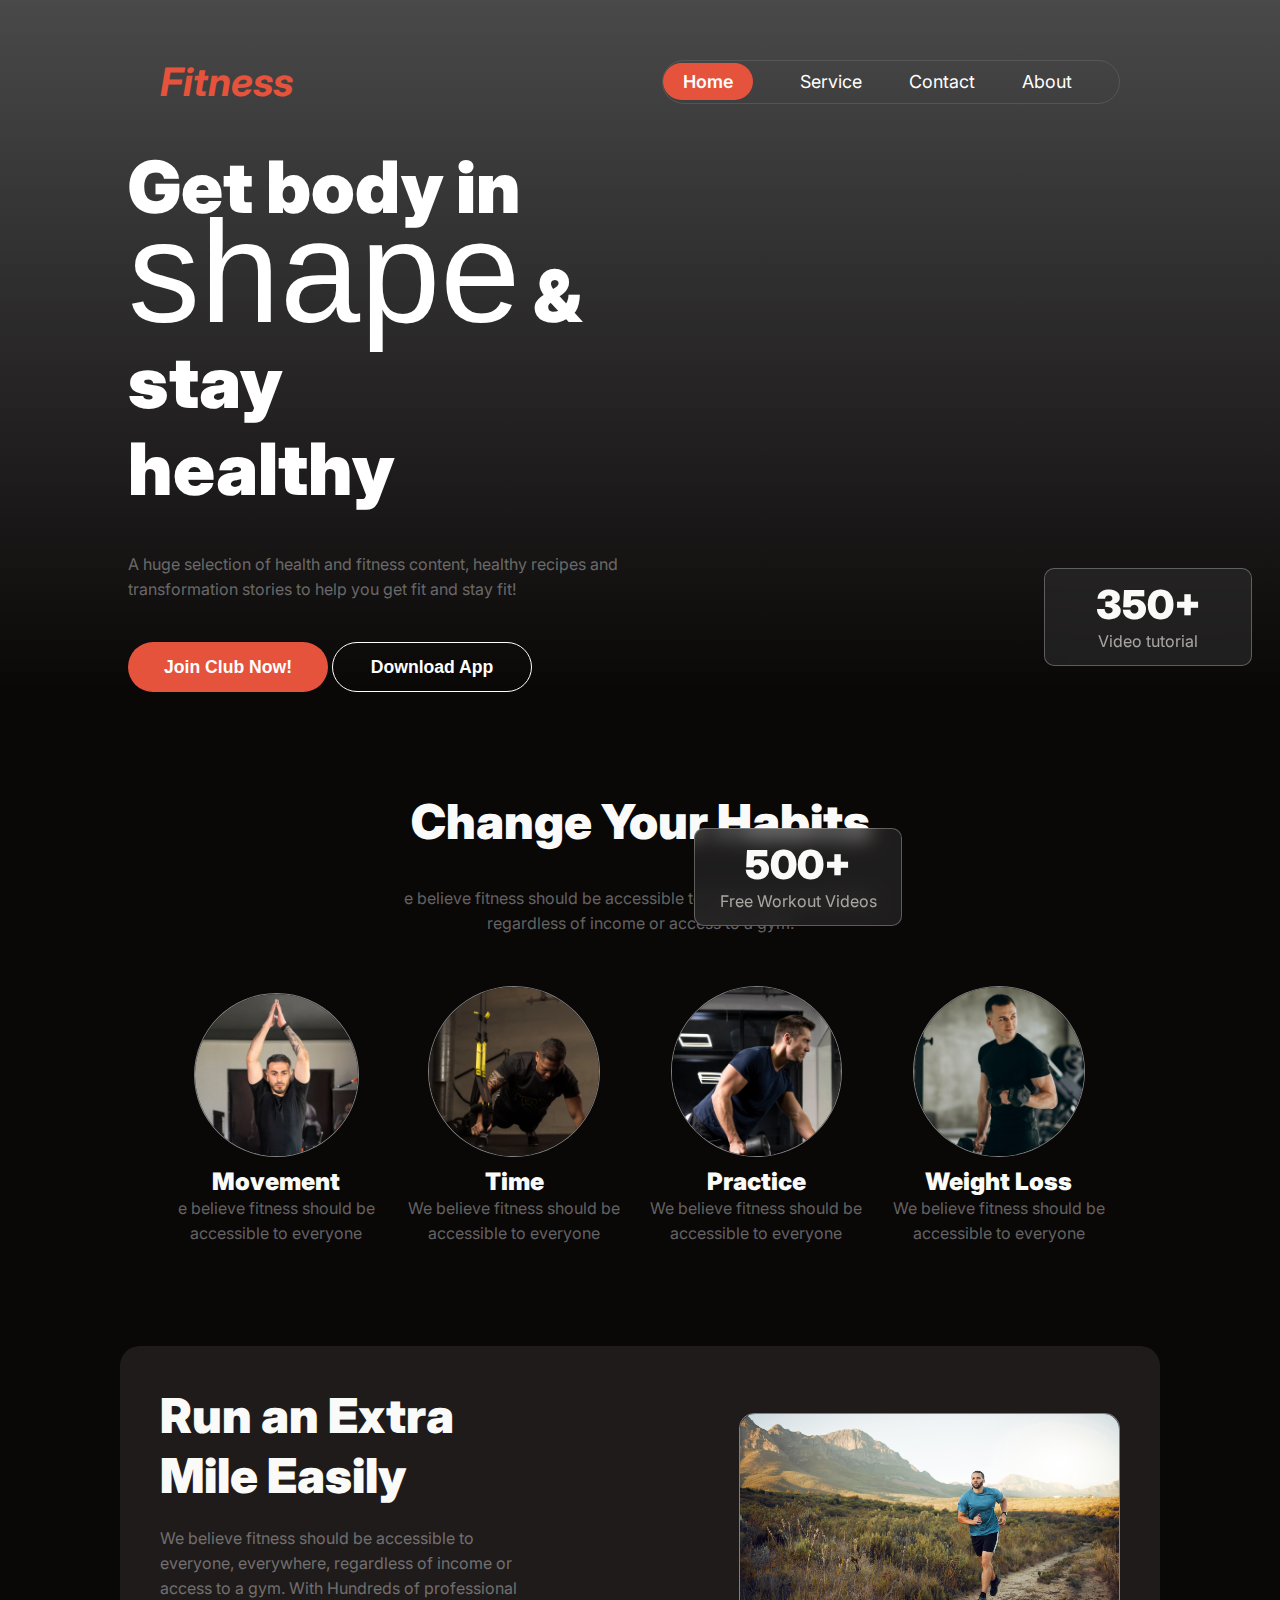
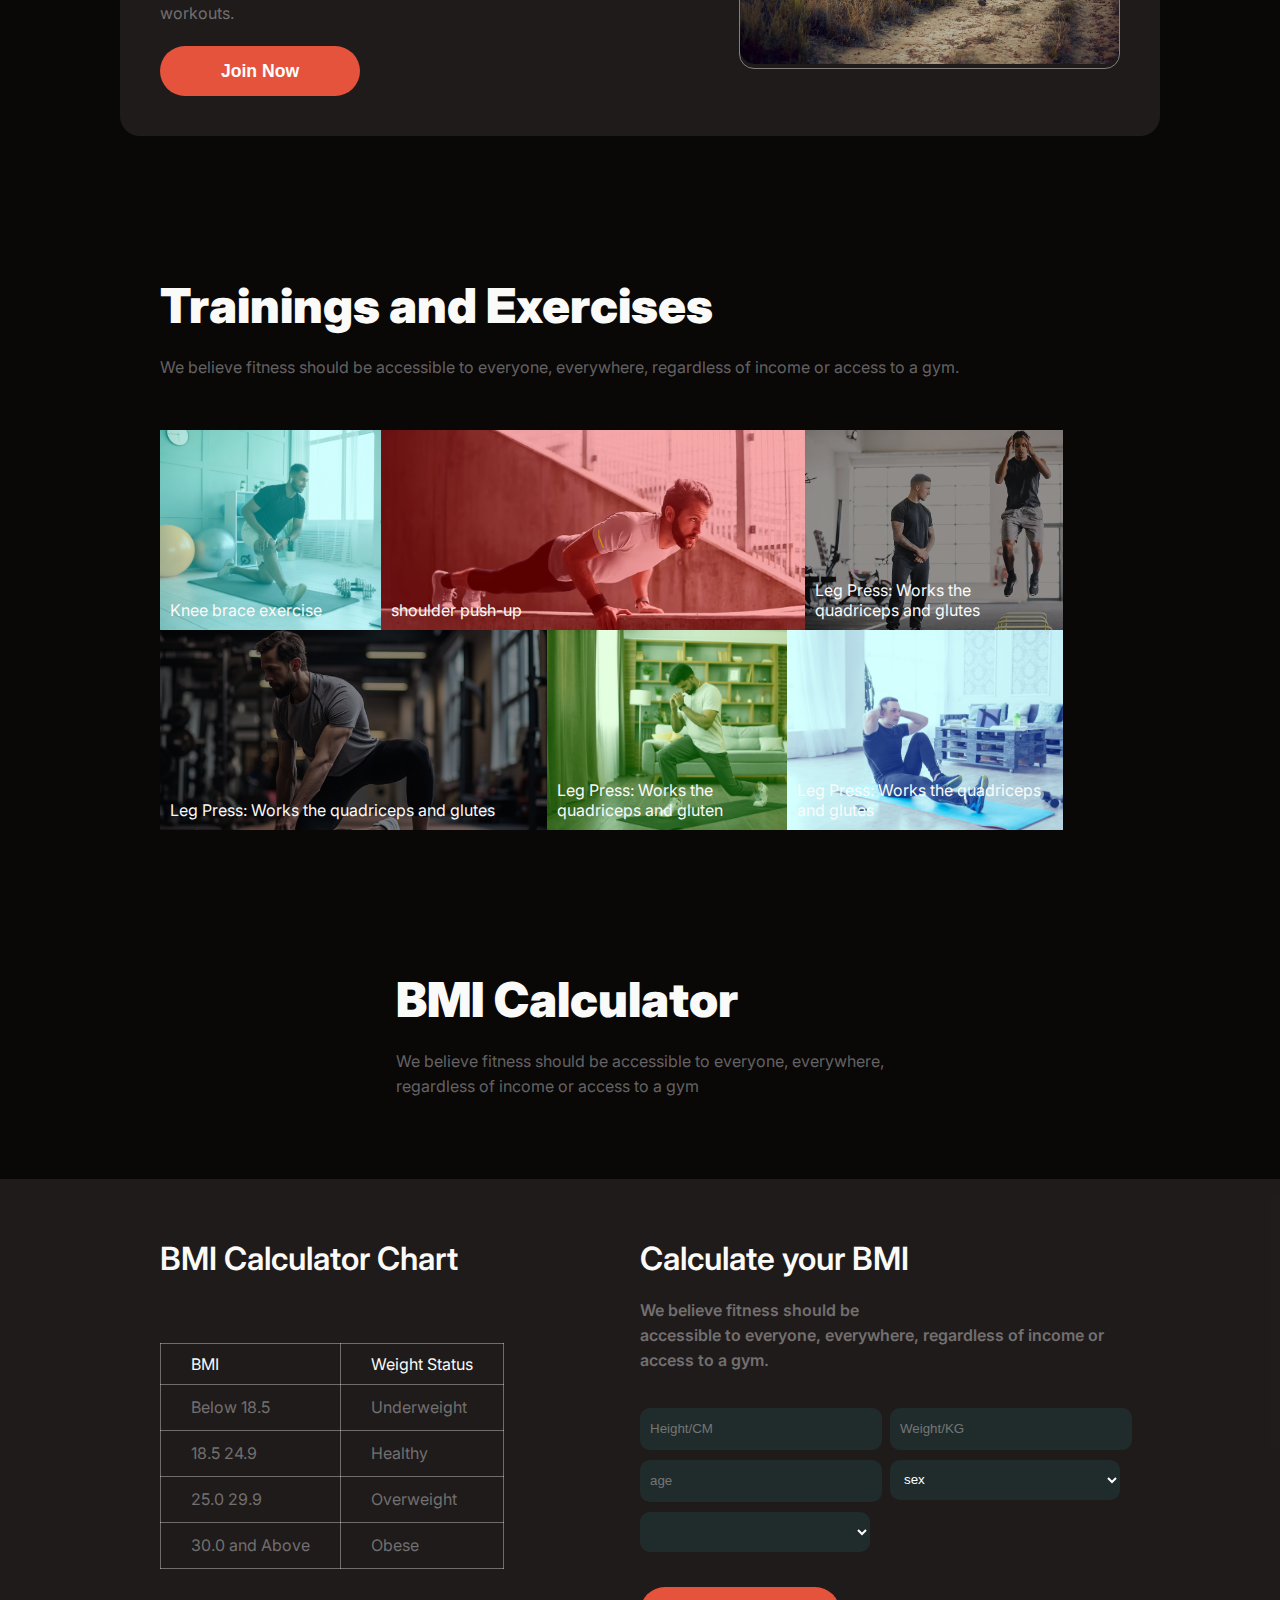
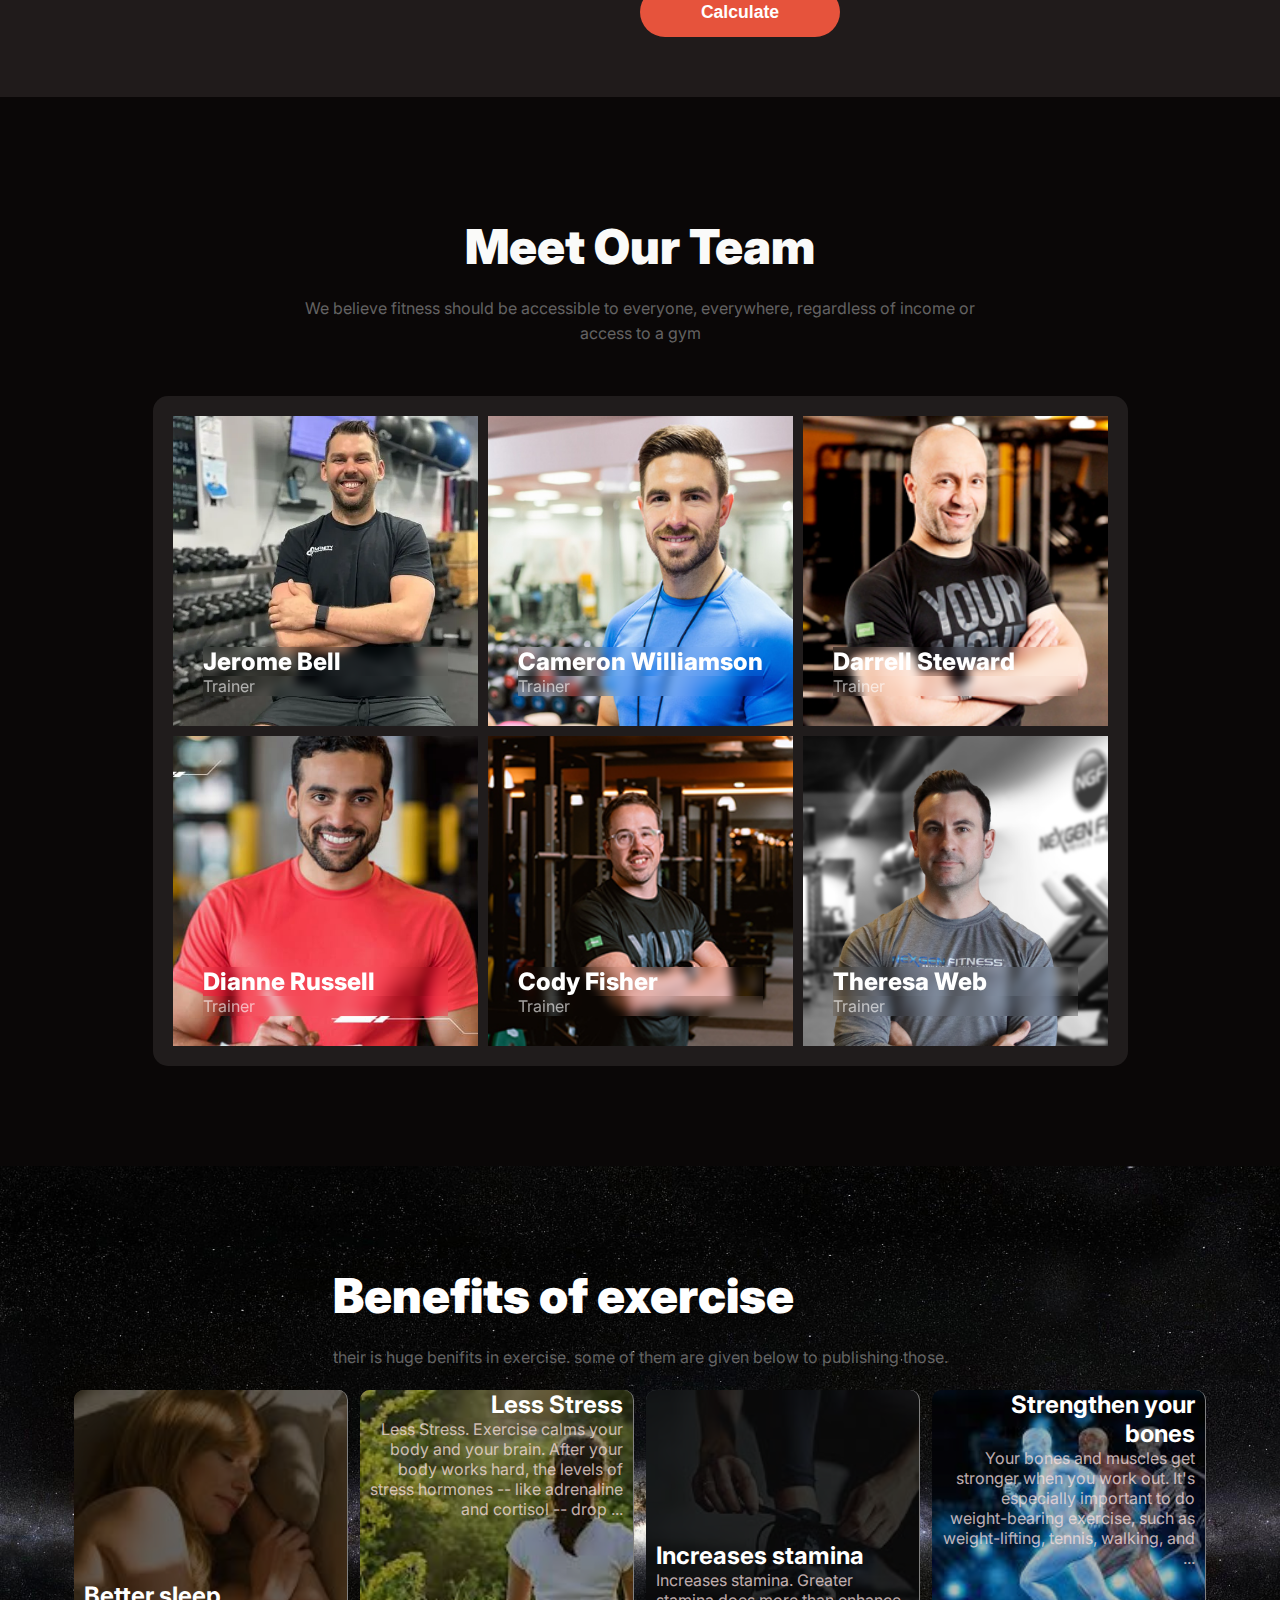
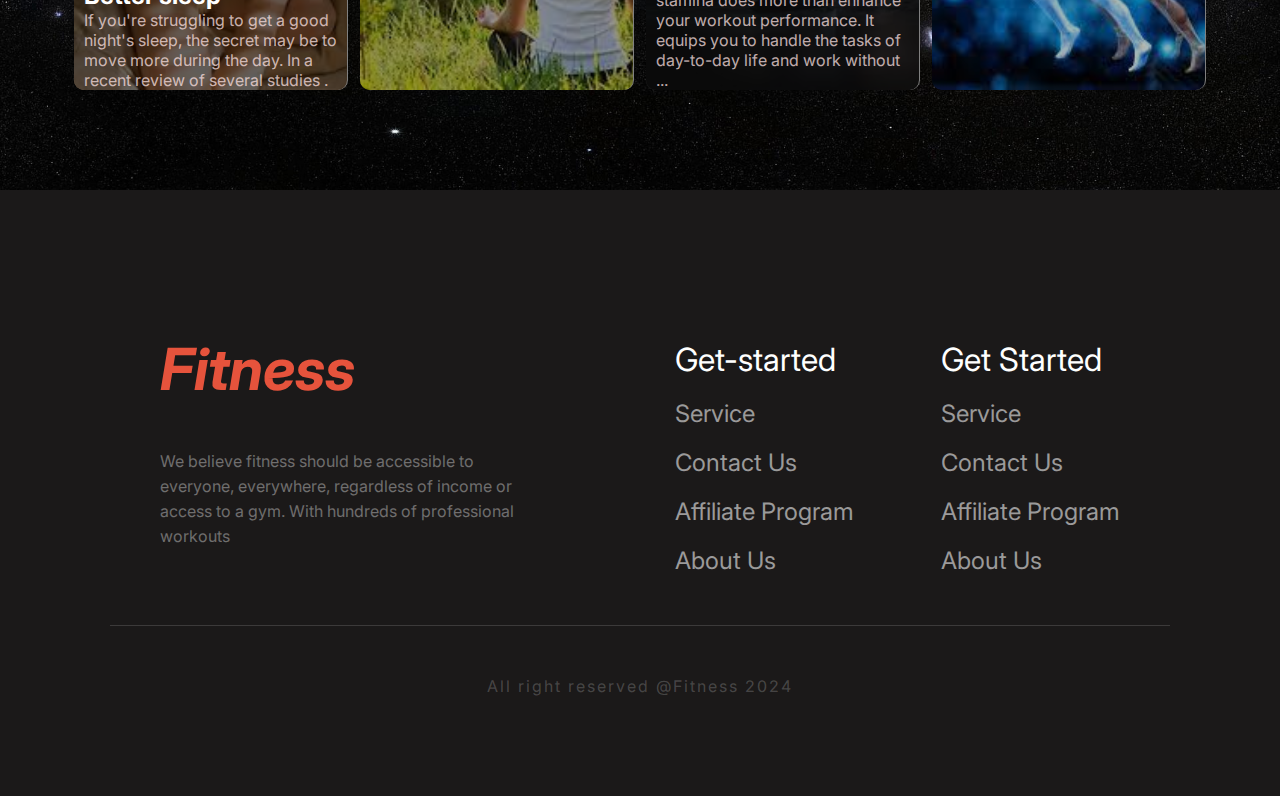
==== index.html @ aa981196 "added menu icon" ====
<!DOCTYPE html>
<html lang="en">

<head>
    <meta charset="UTF-8">
    <meta name="viewport" content="width=device-width, initial-scale=1.0">
    <title></title>
    <link rel="stylesheet" href="common.css">
    <link rel="stylesheet" href="common2.css">


    <link rel="stylesheet" href="header.css">
    <link rel="stylesheet" href="habits.css">
    <link rel="stylesheet" href="run.css">
    <link rel="stylesheet" href="training.css">
    <link rel="stylesheet" href="calculator.css">

    <link rel="stylesheet" href="ourteam.css">
    <link rel="stylesheet" href="footer.css">
    <link rel="stylesheet" href="bonus.css">
    

</head>

<body class="inter-font">
    <header class="header">
        <div class="navbar">
            <div class="brand">
                <a href="">
                    <h3>
                        Fitness

                    </h3>
                </a>
            </div>
            <div class="quick-links">
                <ul>
                    <li><a href=""><span id="home">Home</span></a></li>
                    <li><a href="">Service</a></li>
                    <li><a href="">Contact</a></li>
                    <li><a href="">About</a></li>
                </ul>
            </div>
            <div class="only-mobile">
                <img src="./images/more.png" alt="">
            </div>

        </div>


        <div class="banner">
            <div class="banner-content">
                <div class="banner-header">

                    Get body in <br> <span class="miami-font">shape</span> & stay <br> healthy

                </div>
                <div class="paragraph-primary">
                    A huge selection of health and fitness content, healthy recipes and transformation stories to help
                    you get fit and stay fit!
                </div>
                <div class="button-box">
                    <button class="btn-primary">Join Club Now!</button>
                    <button class="btn-secondery">Download App</button>
                </div>

            </div>
            <div class="banner-image">
                <div class="highlight-card" id="h-card-1">
                    <h6 class="big-text">350+</h6>
                    <p class="paragraph-primary">Video tutorial</p>

                </div>
                <img src="./images/images 2.png" alt="">

                <div class="highlight-card" id="h-card-2">
                    <h6 class="big-text">500+</h6>
                    <p class="paragraph-primary">Free Workout Videos</p>
                </div>

            </div>

        </div>

    </header>
    <main class="inter-font">
        <section class="change-habits section">
            <div class="habits-section-description">
                <div class="habits-section-header section-header">
                    Change Your Habits
                </div>
                <p class="paragraph-primary">
                    e believe fitness should be accessible to everyone, everywhere, <br> regardless of income or
                    access to a gym.
                </p>
            </div>
            <div class="cards-div">
                <div class="cards">
                    <img src="./images/image 2.png" alt="" class="cards-image">
                    <h5 class="image-name">Movement</h5>
                    <p class="paragraph-primary">e believe fitness should be
                        accessible to everyone</p>
                </div>
                <div class="cards">
                    <img src="./images/image 3.png" alt="" class="cards-image">
                    <h5 class="image-name">Time
                    </h5>
                    <p class="paragraph-primary">We believe fitness should be
                        accessible to everyone</p>
                </div>
                <div class="cards">
                    <img src="./images/image 4.png" alt="" class="cards-image">
                    <h5 class="image-name">Practice
                    </h5>
                    <p class="paragraph-primary">We believe fitness should be
                        accessible to everyone</p>
                </div>
                <div class="cards">
                    <img src="./images/image 5.png" alt="" class="cards-image">
                    <h5 class="image-name">Weight Loss</h5>
                    <p class="paragraph-primary">We believe fitness should be
                        accessible to everyone</p>
                </div>
            </div>

        </section>
        <section class="run-extra section">

            <div class="content">
                <div class="section-header run-sec-header">Run an Extra <br> Mile Easily</div>
                <div class="paragraph-primary run-section-description">
                    We believe fitness should be accessible to everyone, everywhere,
                    regardless of income or access to a gym. With Hundreds of professional workouts.

                </div>
                <button class="btn-primary" href="">Join Now</button>
            </div>
            <div class="img"><img src="./images/run.jpg" alt=""></div>

        </section>
        <section class="training section">
            <div class="training-section-description">
                <div class="section-header">Trainings and Exercises
                </div>
                <p class="paragraph-primary">
                    We believe fitness should be accessible to everyone, everywhere, regardless of
                    income or
                    access to a gym.
                </p>
            </div>
            <div class="section-images">
                <div id="image-1" class="bg-image">
                    <p>Knee brace exercise</p>
                </div>
                <div id="image-2" class="bg-image">
                    <p>shoulder push-up</p>
                </div>
                <div id="image-3" class="bg-image">
                    <p>Leg Press: Works the
                        quadriceps and glutes</p>
                </div>
                <div id="image-4" class="bg-image">
                    <p>Leg Press: Works the
                        quadriceps and glutes</p>
                </div>
                <div id="image-5" class="bg-image">
                    <p>Leg Press: Works the
                        quadriceps and gluten</p>
                </div>
                <div id="image-6" class="bg-image">
                    <p>Leg Press: Works the
                        quadriceps and glutes</p>
                </div>
                
            </div>
        </section>
        <section class="calculator">
            <div class="inner-box">
                <div>
                    <div class="section-header">BMI Calculator</div>
                    <div class="paragraph-primary">
                        We believe fitness should be accessible to everyone, everywhere, <br> regardless of income 
                        or
                        access to a gym
                    </div>
                </div>
                <div class="bmi-calculator">
                    <div class="calculator-inner">
                        <div class="chart">
                            <div class="chart-head">
                                BMI Calculator Chart

                            </div>
                            <div class="chart-table">
                                <table>
                                    <tr>
                                        <td>BMI
                                        </td>
                                        <td>Weight Status
                                        </td>
                                    </tr>
                                    <tr>
                                        <td class="paragraph-primary td">Below 18.5</td>
                                        <td class="paragraph-primary">Underweight</td>
                                    </tr>
                                    <tr>
                                        <td class="paragraph-primary">18.5 24.9</td>
                                        <td class="paragraph-primary">Healthy</td>
                                    </tr>
                                    <tr>
                                        <td class="paragraph-primary">25.0 29.9</td>
                                        <td class="paragraph-primary">Overweight</td>
                                    </tr>
                                    <tr>
                                        <td class="paragraph-primary">30.0 and Above</td>
                                        <td class="paragraph-primary">Obese</td>
                                    </tr>
                                </table>

                            </div>
                        </div>
                        <div class="input-div">
                            <div class="calculator-head">
                                Calculate your BMI
                                <p class="paragraph-primary">We believe fitness should be <br> accessible to everyone,
                                    everywhere,
                                    regardless of
                                    income or access to a gym.</p>
                            </div>


                            <div class="input-box">
                                <input type="number" class="input" placeholder="Height/CM">
                                <input type="number" class="input" placeholder="Weight/KG">
                                <input type="number" class="input" placeholder="age">
                                <select name="sex" class="input" id="" >
                                    <option value="" disabled selected style="color: rgba(255, 255, 255, 0.171);">sex</option>
                                    <option value="">male</option>
                                    <option value="">female</option>
                                </select>
                                <select name="" id="" class="input"></select>


                            </div>
                            <button class="btn-primary">Calculate</button>

                        </div>
                    </div>

                </div>

            </div>
        </section>
        <section class="our-team section">
            <div class="section-information">
                <div class="section-header">Meet Our Team</div>
                <p class="paragraph-primary">We believe fitness should be accessible to everyone, everywhere, regardless
                    of
                    income or <br>
                    access to a gym</p>
            </div>
            <div class="team-images">
                <div class="card-1 card">
                    <p class="trainer">Jerome Bell</p>
                    <p class="post">Trainer</p>
                </div>
                <div class="card-2 card">
                    <p class="trainer">Cameron Williamson</p>
                    <p class="post">Trainer</p>
                </div>
                <div class="card-3 card">
                    <p class="trainer">Darrell Steward</p>
                    <p class="post">Trainer</p>
                </div>
                <div class="card-4 card">
                    <p class="trainer">Dianne Russell</p>
                    <p class="post">Trainer</p>
                </div>
                <div class="card-5 card">
                    <p class="trainer">Cody Fisher</p>
                    <p class="post">Trainer</p>
                </div>
                <div class="card-6 card">
                    <p class="trainer">Theresa Web</p>
                    <p class="post">Trainer</p>
                </div>


            </div>
        </section>
    </main>
    <section class="bonus">
      <div class="section-inf0">
        <div class="section-header bonus-section-header">
            Benefits of exercise
        </div>
        <div class="header-information paragraph-primary">
            <p>
                their is huge benifits in exercise. some of them are given below 
                to publishing those.
            </p>

        </div>
      </div>
    <div class="section-des-card ">
        <div class="bonus-card bonus-card-1">
            <h class="bonus-card-header">Better sleep</h>
            <p>If you're struggling to get a good night's sleep, the secret may be to move more during the day. In a recent review of several studies .</p>
        </div>
        <div class="bonus-card bonus-card-2">
            <h class="bonus-card-header">Less Stress</h>
            <p>Less Stress. Exercise calms your body and your brain. After your body works hard, the levels of stress hormones -- like adrenaline and cortisol -- drop ...</p>
        </div>
        <div class="bonus-card bonus-card-3">
            <h class="bonus-card-header">Increases stamina</h>
            <p>Increases stamina. Greater stamina does more than enhance your workout performance. It equips you to handle the tasks of day-to-day life and work without ...</p>
        </div>
        <div class="bonus-card bonus-card-4">
            <h class="bonus-card-header">Strengthen your bones</h>
            <p class="">Your bones and muscles get stronger when you work out. It's especially important to do weight-bearing exercise, such as weight-lifting, tennis, walking, and ...</p>
        </div>
    </div>
       
      
      
    </section>
    <footer class="footer ">
        <div class="container">
            <div id="brand-description">
                <div class="footer-brand">
                    <a href="">
                        <h3>
                            Fitness

                        </h3>
                    </a>
                </div>
                <div>
                    <p class="paragraph-primary">
                        We believe fitness should be accessible to everyone,
                        everywhere, regardless of income or access to a gym. With
                        hundreds of professional workouts
                    </p>
                </div>
            </div>
            <div class="about-links">
                <div>
                    <p class="get-started">Get-started</p>
                    <div class="footer-ancors">
                        <div> <a href="">Service</a></div>
                        <div> <a href="">Contact Us</a></div>
                        <div> <a href="">Affiliate Program</a></div>
                        <div><a href="">About Us</a></div>
                    </div>
                </div>
                <div>
                    <p class="get-started">Get Started</p>
                    <div class="footer-ancors">
                        <div> <a href="">Service</a></div>
                        <div><a href="">Contact Us</a></div>
                        <div> <a href="">Affiliate Program</a></div>
                        <div> <a href="">About Us</a></div>
                    </div>
                </div>

            </div>

        </div>
        <p class="paragraph-secondery">
            All right reserved @Fitness 2024
        </p>
    </footer>

</body>

</html>
---- common.css ----
@import url('https://fonts.googleapis.com/css2?family=Inter:wght@100..900&display=swap');
@import url('https://fonts.cdnfonts.com/css/miama');



.miami-font{
    font-family: 'Miama', sans-serif;
    font-size: 2em;
    font-weight: 500;
}
.inter-font {
    font-family: "Inter", sans-serif;
    font-optical-sizing: auto;
    font-weight: 400;
    font-style: normal;
    font-variation-settings:
        "slnt" 0;

}
* {
    margin: 0;

}






main {
    max-width: 1440px;
    margin:0 auto;
    background-color: #0a0707;
    color: #FAFAF9;
    display: flex;
    flex-direction: column;
    align-items: center;

   
}



.section {


    margin: 20px auto;
    padding-top: 100px;
}


.section-header {
    font-size: 3rem;
    font-weight: 900;
    padding-bottom: 20px;
    padding-left: 0;
}

.btn-primary {
    color: #FFF;
    font-size: 1.1rem;
    font-weight: 600;
    line-height: 22px;
    height: 50px;

    width: 200px;
    justify-content: left;
    align-items: center;
    border: none;
    border-radius: 50px;
    background-color: #E6533C;
}




.btn-secondery {
    color: #FFF;
    background: transparent;
    font-size: 1.1rem;
    font-weight: 600;
    line-height: 22px;
    height: 50px;
    width: 200px;
    justify-content: center;
    border: 1px solid #FFF;
    border-radius: 50px;
}



.btn-primary:hover,
.btn-secondery:hover {
    background-color: darkgreen;

}

.paragraph-primary {
    font-size: 1rem;
    line-height: 25px;
    color: rgba(255, 255, 255, 0.377);
}

.paragraph-secondery {
    color: rgba(255, 255, 255, 0.205);
    letter-spacing: 2px;

}


@media screen and (max-width: 576px) {
    .section-header {
       
        font-size: 2.5rem;
        padding-bottom: 10px;
        padding-left: 0;
    }
  
    

    .paragraph-secondery {
        padding-bottom: 50px;
    }

    .section {
        max-width: 95%;
        margin: 20px auto;
   
        padding-top: 50px;
    }
    .section-images{
        margin: auto;
    }


}
---- header.css ----
/* start of banner styles for big devices */



 .header {
    max-width: 1440px;
    background: linear-gradient(360deg, #0a0707 0%, rgba(0, 0, 0, 0.712) 100%);
    margin: 0 auto;
    padding-top: 60px;




}

.navbar {
    display: flex;
    align-items: center;
    justify-content: space-between;
    max-width: 75%;
    margin: 0 auto;
   padding-bottom: 40px;

}


.brand a{
    text-decoration: none;
    color: #E6533C;
    font-size: 2.1rem;
    font-style: italic;
    font-weight: 800;
    line-height: 120%;
}

.quick-links {
    border: 1px solid rgba(128, 128, 128, 0.329);
    padding: 0;
    border-radius: 50px;
}

.quick-links ul {
    display: flex;
    padding: 5px 0;
    margin-top: 5px;
    margin-bottom: 5px;
}

.quick-links ul li {
    list-style: none;
    margin-right: 47px;

}

.quick-links ul li a:hover {
    color: #E6533C;
    ;
}

.quick-links li a {
    text-decoration: none;
    color: #FFF;
    font-size: 1.12rem;
    line-height: 120%;
}

#home {
    font-weight: 600;
    border-radius: 46px;
    padding: 8px 20px;
    background-color: #E6533C;


}

#home:hover {
    background: white;
}
.only-mobile{
   display: none;
}
/* ended of navbar relate styles  */

/* started banner section styles */

.banner {
    display: flex;
    justify-content: space-between;
    max-width: 80%;
    margin: 0 auto;
    align-items: center;
}

.banner-content {
    max-width: 50%;
    display: flex;
    flex-direction: column;
    gap: 40px;
}



.banner-header {
    color: #FFF;
    font-size: 4.5rem;
    font-weight: 900;
    line-height: 120%;
}

.banner-image {
    max-width: 50%;
    position: relative;
}

/* .banner-image img {
    position: relative;

} */

.highlight-card {
    border: 1px solid rgba(255, 255, 255, 0.281);
    width: 206px;
    height: 96px;
    display: flex;
    flex-direction: column;
    align-items: center;
    justify-content: center;
    border-radius: 10px;
    background: rgba(48, 48, 48, 0.54);
    backdrop-filter: blur(10px);
  
    


}



.highlight-card p {
    color: rgba(239, 237, 232, 0.65);
    font-size: 1rem;
    font-weight: 400;
    margin: 0;

    


}
.big-text {
    color: #FAFAF9;
    font-size: 2.5rem;
    font-weight: 900;
    margin: 0;

}

#h-card-1{
    position: absolute;
    top: 160px;
    right: -100px;
    
}
 #h-card-2{
    position: absolute;
    top: 420px;
    right: 250px;
   
 }
 /* end of banner styles for big devices */














  /* start of banner styles for small devices */


 @media screen and (max-width:576px) {
    .header{
        padding: 20px 10px;
    }
    .navbar {
        display: flex;
        align-items: center;
        justify-content: space-between;
        max-width: 100%;
        margin: 30px 10px;
    
    }
    .quick-links{
        display: none;
    }




    .banner {
        display: flex;
        flex-direction: column;
        justify-content: space-between;
        max-width: 100%;
        margin: 30px 10px;
        gap: 10px;
        align-items: center;
    }
    
    .banner-content {
        max-width: 100%;
        margin-bottom: 30px;
        display: flex;
        flex-direction: column;
        gap: 10px;
    }

    .banner-header {
        color: #FFF;
        font-size: 3rem;
        font-weight: 900;
        line-height: 120%;
    }
    .button-box{
        display: flex;
        align-items: center;
       
        margin: 0;
        gap: 5px;
    }
    
    .banner-image {
        max-width: 100%;
        position: relative;
    }
    
    /* .banner-image img {
        position: relative;
    
    } */
    
    .highlight-card {
        border: 1px solid rgba(255, 255, 255, 0.281);
        width: 150px;
        height: 70px;
        display: flex;
        flex-direction: column;
        align-items: center;
        justify-content: center;
        border-radius: 10px;
        background: rgba(48, 48, 48, 0.54);
        backdrop-filter: blur(10px);
      
        
    
    
    }
    
    
    
    .highlight-card p {
        color: rgba(239, 237, 232, 0.65);
        font-size: .8rem;
        font-weight: 400;
        margin: 0;
    
        
    
    
    }
    .btn-primary, .btn-secondery{

        max-width: 45%;
        
    }
    .big-text {
        color: #FAFAF9;
        font-size: 1.5rem;
        font-weight: 900;
        margin: 0;
    
    }
    
    #h-card-1{
        position: absolute;
        top: 15%;
        right: 3%;
        
    }
     #h-card-2{
        position: absolute;
        top: 50%;
        left: 5%;
       
     }



     .only-mobile{
        display: flex;
        height: 40px;
        margin-right: 20px;
        border: 2px solid rgba(192, 192, 192, 0.473);
        border-radius: 10px;
        

     }

 }

 /* end of banner styles for small devices */
---- habits.css ----
.change-habits {
    display: flex;
    flex-direction: column;
    align-items: center;
    text-align: center;
    width: 75%;
    margin: 0px auto;
    gap: 40px;
    padding-top: 100px;

}

.habits-section-description {
    display: flex;
    flex-direction: column;
    align-items: center;
    gap: 15px;
}

.cards-image {}

.cards-div {
    display: flex;
    justify-content: space-around;
    align-items: flex-end;


}

.cards {
    display: flex;
    flex-direction: column;
    align-items: center;
    margin: 0;
    padding: 10;




}

.cards-image {

    display: flex;
    border: 1px solid gray;
    border-radius: 50%;
    margin: 10px;
    width: 70%;


}

.image-name {
    margin: 0;
    padding: 0;
    font-size: 1.5rem;
    font-weight: 900;
}


@media screen and (max-width: 576px) {


    .change-habits {
        width: 100%;
        margin: 0px;
        gap: 20px;

    }

    .cards-div {
        display: flex;
        flex-direction: column;
        gap: 20px;
    }

}
---- run.css ----
.run-extra{
    width: 75%;
    display: flex;
    align-items: center;
    border-radius: 20px;
    gap: 200px;
    padding: 40px;
    background-color: rgba(49, 44, 44, 0.575);
    margin-top: 100px;
    
}
.content{
    width: 50%;
    display: flex;
    flex-direction: column;
    gap: 20px;
}
.run-sec-header{
    line-height: 60px;
    margin-bottom: 0;
    padding-bottom: 0;
}
.img{
    width: 50%;
    border: 1px solid gray;
    border-radius: 15px;

}
.img img{
    width: 100%;
    border-radius: 15px;
}



@media screen and (max-width:576px) {

    section{
        margin: 5px;
        max-width: 100%;
    }
    .run-extra{
        display: flex;
        flex-direction: column;
        align-items: center;
        border-radius: 20px;
        gap: 20px;
        margin: 10px;
        padding: 10px;
        width: 100%;
        
    }
    .run-sec-header{
        line-height: 50px;
        margin-bottom: 0;
        padding-bottom: 0;
    }
    .run-section-description{
        padding-left: 15px;
    }

    .content{
        width: 100%;
        display: flex;
        flex-direction: column;
        gap: 20px;
    }
    .img{
        width: 100%;
        border: 1px solid gray;
        border-radius: 15px;
    
    }
    
}
---- training.css ----
.training{
    display: flex;
    flex-direction: column;
    padding-top: 100px;
    gap: 50px;
    width: 75%;
    

}

.section-images{
    display: flex;
    flex-wrap: wrap;
    width: 96%;
    
 
 
 
 
 }
.bg-image {
    display: flex;
    align-items: flex-end;


}
.bg-image p{
    padding: 10px;
}


#image-1{

    
    height: 200px;
    width: 24%;
    background-blend-mode: overlay;
   
  
   
    background: url(images/exercise1.jpg);
    background-size: cover;
    background-color: rgba(76, 255, 255, 0.438);


  
}
#image-2{
    
    height: 200px;
    width: 46%;
    background-blend-mode: overlay;
   
  
   
    background: url(images/exercise2.png);
    background-size: cover;
    background-color: rgba(238, 28, 28, 0.404);


  
}
#image-3{
    
    height: 200px;
    width: 28%;
    background-blend-mode: overlay;
   
  
   
    background: url(images/exercise3.png);
    background-size: cover;
    background-color: rgba(65, 64, 64, 0.842)


  
}
#image-4{
    
    height: 200px;
    width: 42%;
    background-blend-mode: multiply;
   
  
   
    background: url(images/exercise4.png);
    background-size: cover;
    background-color: rgba(3, 3, 3, 0.479);


  
}
#image-5{
    
    height: 200px;
    width: 26%;
    background-blend-mode: overlay;
   
  
   
    background: url(images/exercise5.jpg);
    background-size: cover;
    background-color: rgba(82, 255, 76, 0.281);


  
}
#image-6{
    
    height: 200px;
    width: 30%;
    background-blend-mode: overlay;
   
  
   
    background: url(images/exercise6.jpg);
    background-size: cover;
    background-color: rgba(76, 160, 255, 0.425);


  
}

@media screen and (max-width: 576px) {

    .training{
        margin: 10px auto;
        padding: 20px 0;
        width: 100%;
   
    
    }
    .training-section-description p{
        padding-left: 10px;
    }
    #image-1{
        width: 45%;
    }
    #image-2{
        width: 55%;
        background-position-x: 70%;
    }
    #image-3{
        display: none;
    }
    #image-4{
        width: 55%;
    }
    #image-5{
        width: 45%;
    }
    #image-6{
       display: none;
    }

}
---- calculator.css ----
.calculator {

    width: 100%;
    margin: 20px auto;
    margin: 20px auto;
    padding-top: 100px;

}

.inner-box {

    display: flex;
    flex-direction: column;
    gap: 80px;
    align-items: center;
    margin: 0 auto;

}




.bmi-calculator {

    background-color: rgba(49, 44, 44, 0.575);
    width: 100%;
}

.calculator-inner {
    width: 75%;
    margin: 60px auto;
    display: flex;
    justify-content: space-between;
    align-items: flex-start;
}

table tr td {
    border: 1px solid rgba(255, 255, 255, 0.356);
    padding: 10px 30px;


}


table {
    border-collapse: collapse;

}

.chart {
    width: 50%;
    display: flex;
    flex-direction: column;
    align-items: flex-start;
    justify-content: center;
    gap: 15px;
}

.chart-head,
.calculator-head {
    font-size: 2rem;
    font-weight: 600;
}

.chart-head {
    margin-bottom: 50px;
}

.calculator-head {
    display: flex;
    flex-direction: column;
    gap: 20px;
    padding-bottom: 20px;
}

.input-div {
    width: 50%;
    display: flex;
    flex-direction: column;
    align-items: flex-start;
    justify-content: center;
    gap: 15px;

}



.input-box {

    display: grid;
    grid-template-columns: repeat(2, 1fr);
    width: 100%;
    gap: 10px 20px;
    padding-bottom: 20px;



}

.input {
    padding-left: 10px;
    height: 40px;
    width: 100%;
    border-radius: 10px;
    border: none;
    background-color: rgb(32, 44, 44);
    color: white;

}

#inp {
    width: calc(200% + 20px);
}

@media screen and (max-width: 576px) {
    .calculator {

        max-width: 96%;
        padding-top: 0;

    }

    .inner-box {
        width: 95%;

        display: flex;
        flex-direction: column;
        gap: 20px;
        align-items: flex-start;


    }




    .bmi-calculator {

        background-color: rgba(49, 44, 44, 0.575);
        border-radius: 8px;
        width: 99%;

    }

    .calculator-inner {
        width: 100%;
        margin: 0;
        padding: 10px;
        display: flex;
        flex-direction: column;
        align-items: flex-start;
        gap: 40px;
    }

    table tr td {
        border: 1px solid rgba(255, 255, 255, 0.356);
        padding: 10px;



    }

  

    table {
        border-collapse: collapse;

    }

    .chart {
        width: 90%;
        display: flex;
        flex-direction: column;
        align-items: flex-start;
        justify-content: center;
        gap: 15px;
    }

    .chart-head,
    .calculator-head {
        font-size: 2rem;
        font-weight: 600;
    }

    .chart-head {
        margin-bottom: 5px;

    }

    .calculator-head {
        display: flex;
        flex-direction: column;
        gap: 0px;
        padding-bottom: 0px;
    }

    .input-div {
        width: 90%;
        display: flex;
        flex-direction: column;
        align-items: flex-start;

        gap: 15px;


    }



    .input-box {

        display: grid;
        grid-template-columns: repeat(2, 1fr);
        width: 100%;
        gap: 10px 20px;
        padding-bottom: 20px;



    }

    .input {
        padding-left: 10px;
        height: 40px;
        width: 100%;
        border-radius: 10px;
        border: none;
        background-color: rgb(32, 44, 44);
        color: white;

    }

    #inp {
        width: calc(200% + 20px);
   

        
    }
}
---- ourteam.css ----
.our-team {

    margin: 0 auto;
    display: flex;
    flex-direction: column;
    align-items: center;
    padding-bottom: 100px;
}


.section-information {
    display: flex;
    flex-direction: column;
    text-align: center;
    padding-bottom: 50px;
}

.team-images {
    display: grid;
    grid-template-columns: repeat(3, 1fr);
    padding: 20px;
    gap: 10px;
    border-radius: 15px;
    background-color: rgba(34, 31, 31, 0.897);
    color: white;
   


}

.card-1 {
    background-image: url(./images/trainer1.png);
    background-repeat: no-repeat;
    background-size: cover;
    height: 250px;
}

.card-2 {

    background-image: url(./images/trainer2.png);
    background-repeat: no-repeat;
    background-size: cover;
    height: 250px;
}

.card-3 {
    background-image: url(./images/trainer3.png);
    background-repeat: no-repeat;
    background-size: cover;
    height: 250px;
}

.card-4 {
    background-image: url(./images/trainer4.png);
    background-repeat: no-repeat;
    background-size: cover;
    background-position: 70%;
    height: 250px;
}

.card-5 {
    background-image: url(./images/trainer5.png);
    background-repeat: no-repeat;
    background-size: cover;
    height: 250px;
}

.card-6 {
    background-image: url(./images/trainer6.png);
    background-repeat: no-repeat;
    background-size: cover;
    height: 250px;
}

.card{
    display: flex;
    flex-direction: column;
    justify-content: flex-end;
    padding: 30px;



}

.card p {
    margin: 0;

    backdrop-filter: blur(5px);

}






.trainer {
    font-size: 1.5rem;
    font-weight: 800;
}

.post {
    color: rgba(255, 255, 255, 0.61);

}

@media screen and (max-width: 576px) {

    .our-team {
        width: 100%;
        text-align: center;

        margin: 0;
        padding: 0;
    }

    .team-images {
        display: grid;
        grid-template-columns: repeat(1, 1fr);
        padding: 20px;
        gap: 10px;
        border-radius: 15px;
        background-color: rgba(34, 31, 31, 0.897);
        color: white;
        width: 95%;

    }
    

    .section-header {
        margin: 0;
        padding: 10px;
        margin-top: 50px;
    }
}
---- footer.css ----
.footer{
    display: flex;
    flex-direction: column;
    align-items: center;
    gap: 50px;
    max-width: 1440px;
    margin: 0 auto;
    padding-top: 100px;
    padding-bottom: 100px;


    color: white;

    background-color: rgb(27, 25, 25);
}
.container{
    display: flex;
    gap: 150px;
    width: 75%;
    align-items: flex-start;
    margin: auto;
    padding: 50px;
    border-bottom:1px solid rgba(128, 128, 128, 0.329);
}
#brand-description{
    width: 45%;
    display: flex;
    flex-direction: column;
    gap: 50px;


}
.footer-brand a{
    text-decoration: none;
    color: #E6533C;
    font-size: 3.1rem;
    font-style: italic;
    font-weight: 800;
    line-height: 120%;

}
.about-links{
    width: 55%;
   display: flex;
   justify-content: space-between;
}
.footer-ancors{
    display: flex;
    flex-direction: column;
    gap: 20px;
}
.footer-ancors a{
    text-decoration: none;
    color: rgba(255, 255, 255, 0.568);
    font-size: 1.5rem;
}
.get-started{
    color: white;
    font-size: 2rem;
    padding-bottom: 20px;

}





@media screen and (max-width: 576px) {
    .footer{
        
        margin: 0;
        padding: 20px 0 0 0;
        background: linear-gradient(180deg, #0a0707 0%, rgba(0, 0, 0, 0.712) 100%);
    }
    .container{

        width: 75%;
        align-items: flex-start;
        margin: auto;
        padding: 10px;
        border-bottom:1px solid rgba(128, 128, 128, 0.329);
    }
    .container{
        display: flex;
        flex-direction: column;
        gap: 50px;
        width: 95%;
        max-width: 1060px;
        align-items: center;
        margin-top: 20px;
        margin-bottom: 20px;
    }
    #brand-description{
        width: 100%;
    }
    .about-links{
        width: 100%;
       display: flex;
       flex-direction: column;
       gap: 50px;
      align-items: flex-start;
    }
    .footer-brand a{
        text-decoration: none;
        color: #E6533C;
        font-size: 2.5rem;
        font-style: italic;
        font-weight: 800;
        line-height: 100%;
    
    }
    
}
---- bonus.css ----
.bonus {

    background-image: url(./images/bonus.jpg);
    background-repeat: no-repeat;
    background-size: cover;
    display: flex;
    flex-direction: column;
    align-items: center;
    justify-content: center;
    margin: 0 auto;
    max-width: 1440px;
    color: white;
    padding: 100px 0;
   
}

.section-des-card {
    display: flex;
    align-items: center;
    width: 90%;
    justify-content: center;
    padding-top: 20px;
    gap: 1%;
    
}

.bonus-card {
    display: flex;
    flex-direction: column;

    text-align: left;
    border-right: 1px solid gray;
    height: 300px;
    width: 22%;
    padding-right: 10px;
    padding-left: 10px;
    border-radius: 10px;
    box-shadow: brown 10px;



    
}
.bonus-card p{
    font-size: 1rem;
    color: rgba(250, 224, 224, 0.774);
}

.bonus-card-1 {
    background-image: url(./images/images.jpg);
    justify-content: flex-end;
    background-size: cover;
    background-blend-mode: overlay;
    background-color: rgba(0, 0, 0, 0.61);
}

.bonus-card-2 {
    background-image: url(./images/streach.jpg);
    background-size: cover;
    background-blend-mode: overlay;
    background-color: rgba(0, 0, 0, 0.425);
    text-align: right;
}

.bonus-card-3 {
    background-image: url(./images/stamina.jpg);
    justify-content: flex-end;
    background-size: cover;
    background-blend-mode: overlay;
    background-color: rgba(0, 0, 0, 0.795);
}

.bonus-card-4 {
    text-align: right;
    background-image: url(./images/strong\ bones.jpg);
    background-size: cover;
    background-blend-mode: overlay;
    background-color: rgba(0, 0, 0, 0.274);

}

.bonus-card-header {
    font-size: 1.5rem;
    font-weight: bold;
}
@media screen and (max-width: 576px) {
    .section-inf0{
        padding: 50px 20px;
    }
    .section-des-card{
        flex-direction: column;
        width: 100%;
        gap: 5px;
    }
    .bonus-card{
        width: 90%;
    }
}
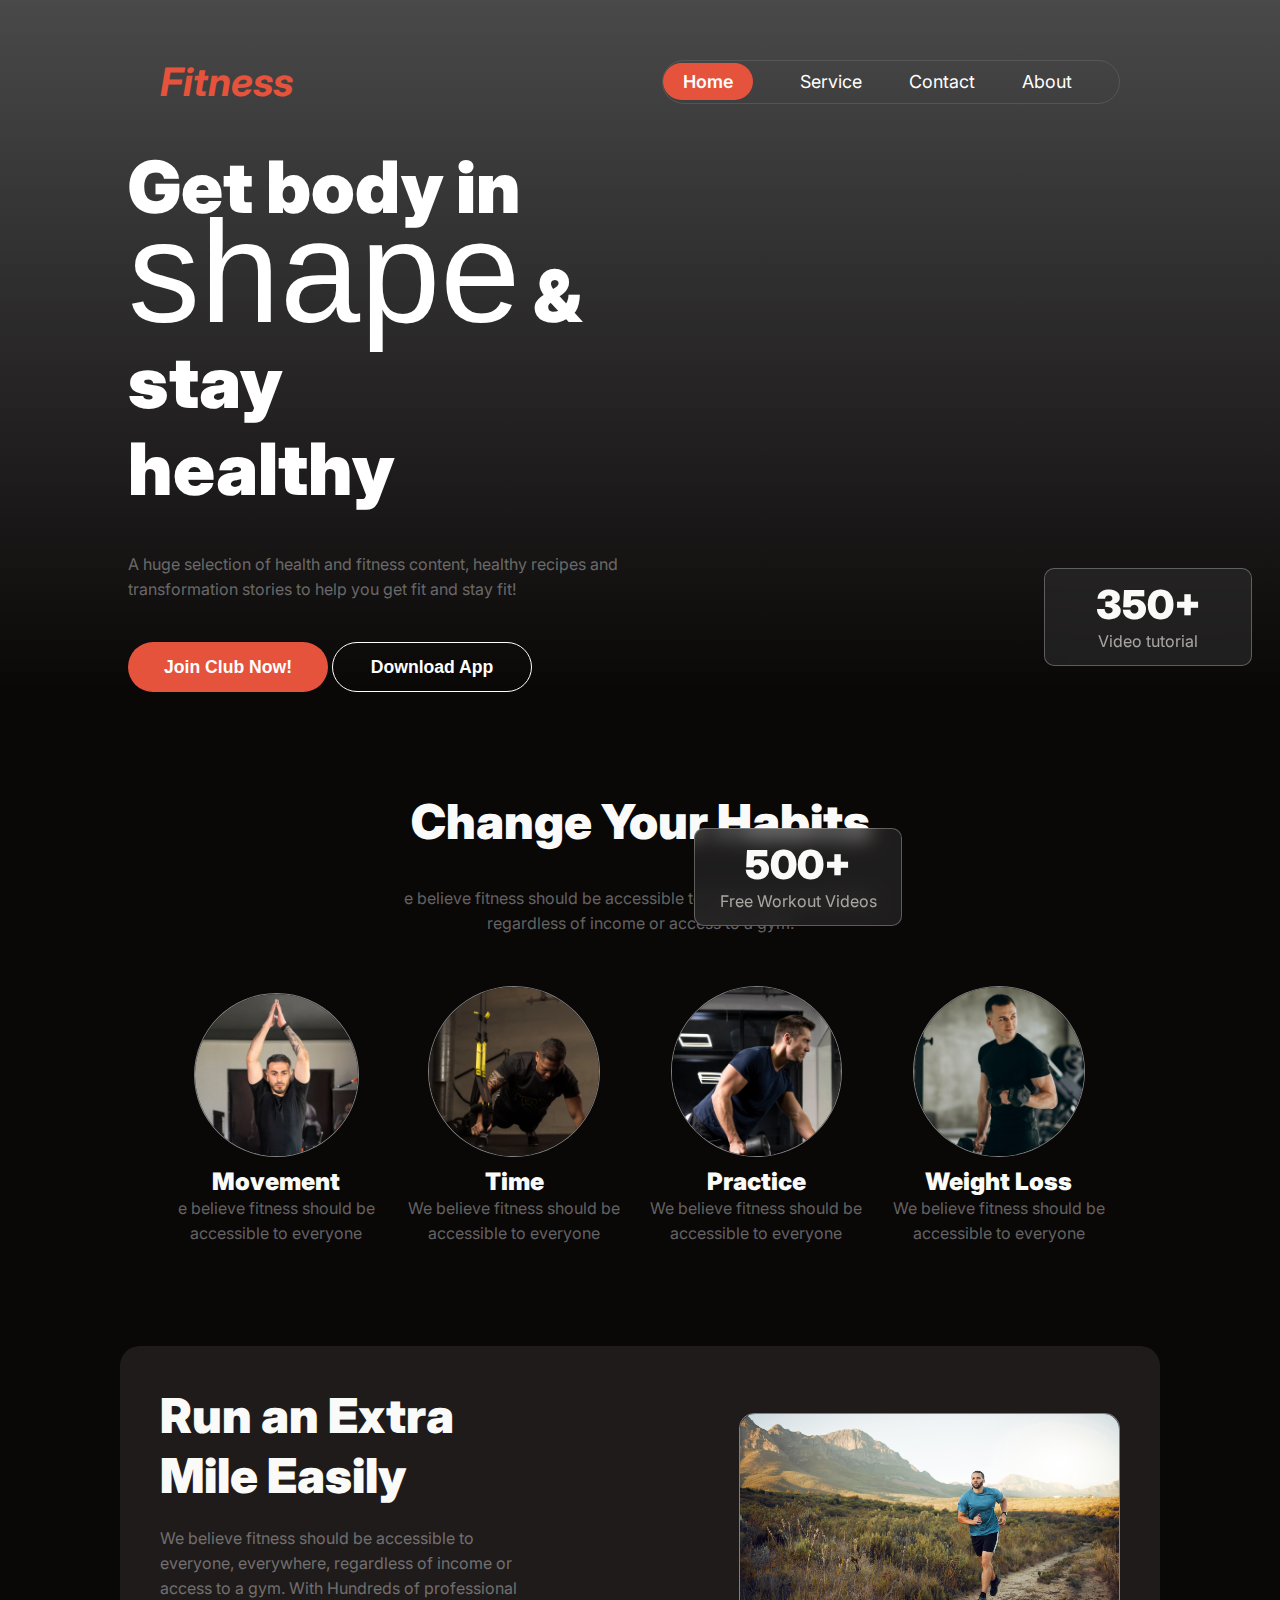
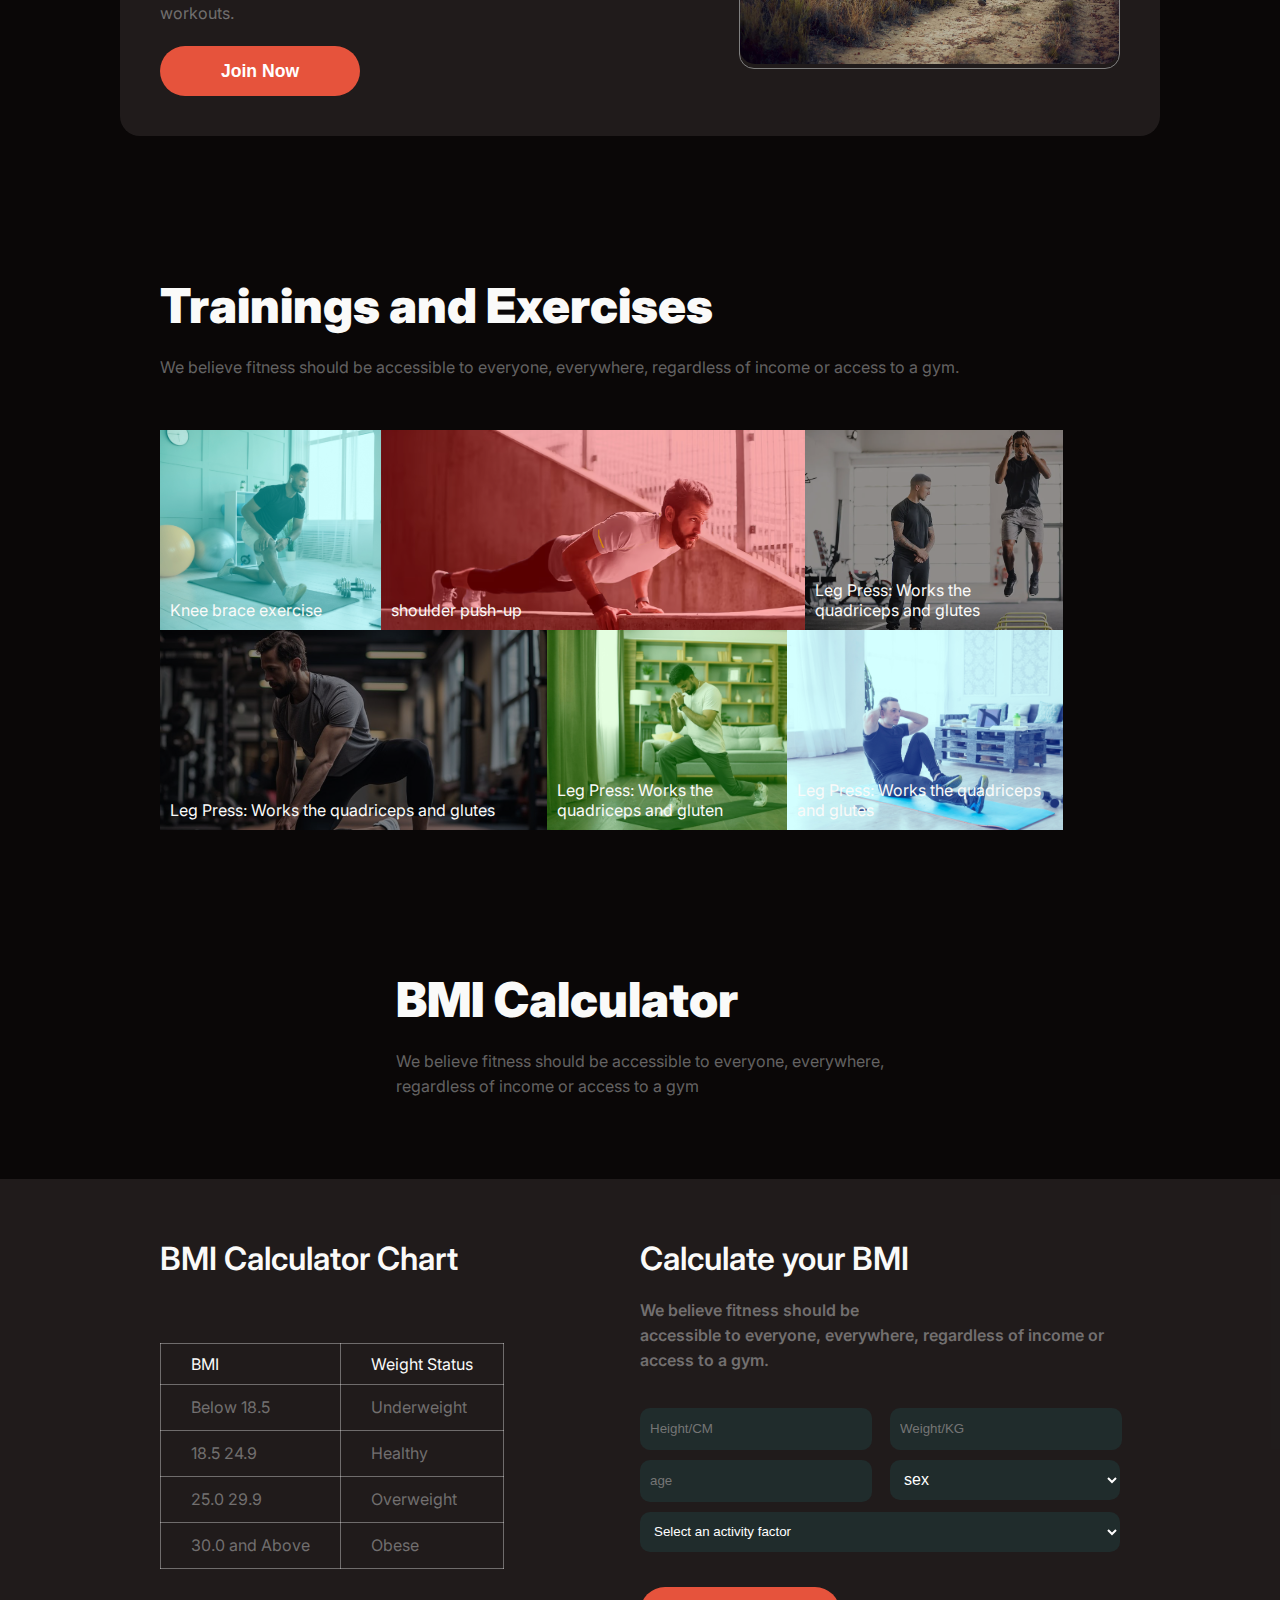
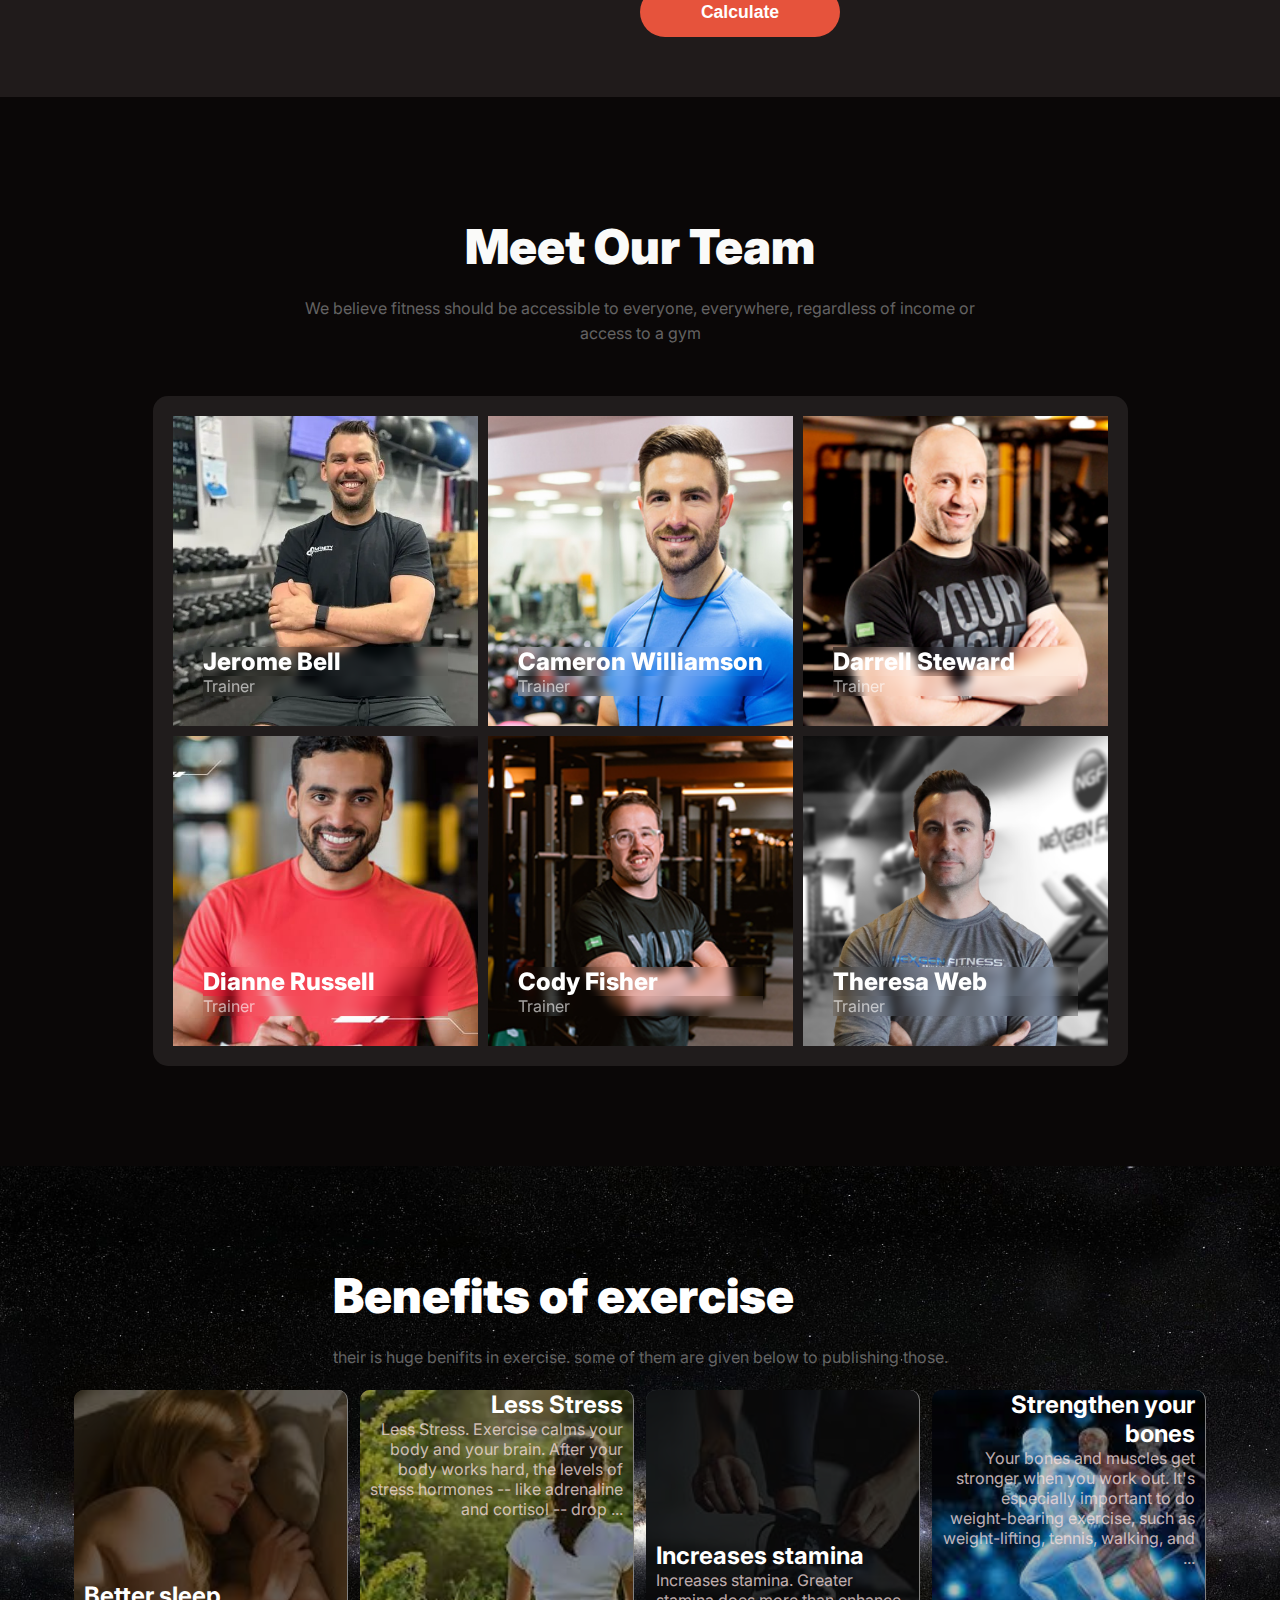
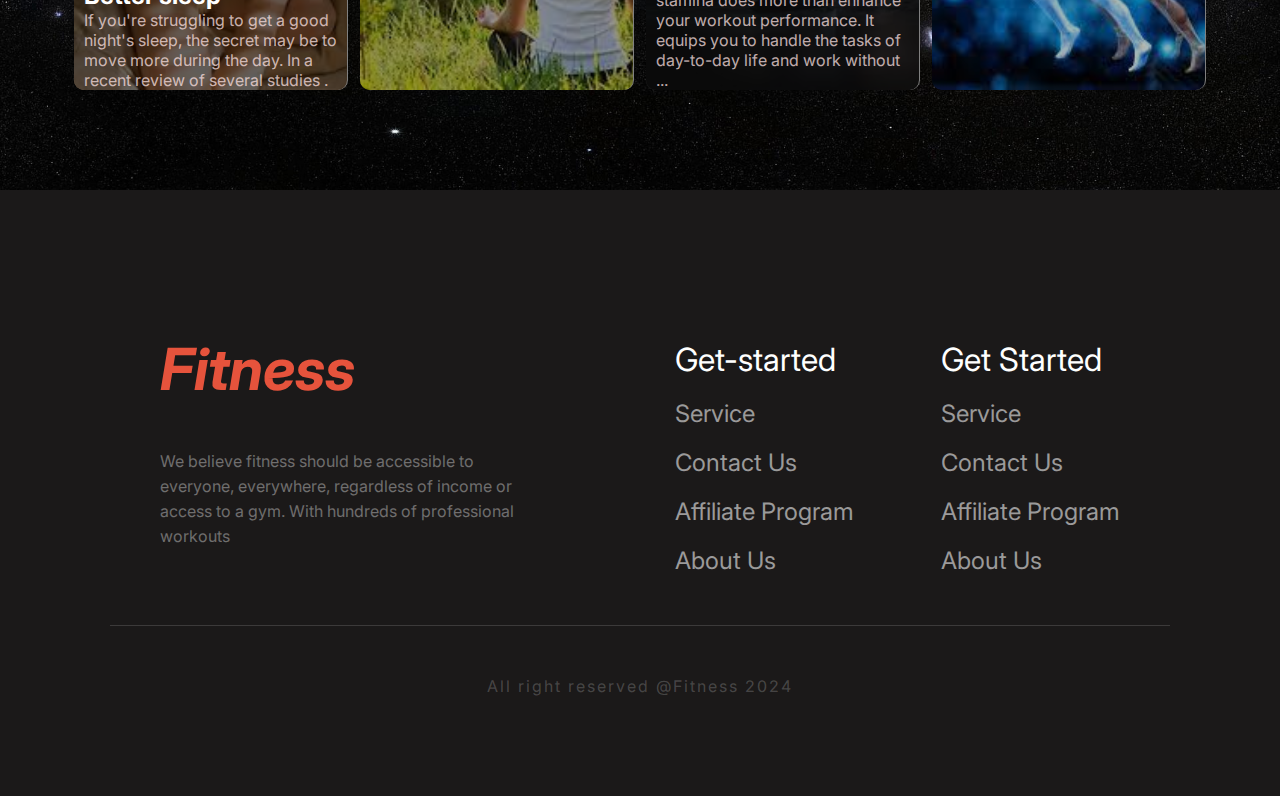
==== commit 82d32d01: "i think its my final commit finaly i completed calculator part" ====
--- a/index.html
+++ b/index.html
@@ -18,7 +18,7 @@
     <link rel="stylesheet" href="ourteam.css">
     <link rel="stylesheet" href="footer.css">
     <link rel="stylesheet" href="bonus.css">
-    
+
 
 </head>
 
@@ -171,7 +171,7 @@
                     <p>Leg Press: Works the
                         quadriceps and glutes</p>
                 </div>
-                
+
             </div>
         </section>
         <section class="calculator">
@@ -179,9 +179,9 @@
                 <div>
                     <div class="section-header">BMI Calculator</div>
                     <div class="paragraph-primary">
-                        We believe fitness should be accessible to everyone, everywhere, <br> regardless of income 
-                        or
-                        access to a gym
+                        <p>We believe fitness should be accessible to everyone, everywhere, <br> regardless of income
+                            or
+                            access to a gym</p>
                     </div>
                 </div>
                 <div class="bmi-calculator">
@@ -194,10 +194,8 @@
                             <div class="chart-table">
                                 <table>
                                     <tr>
-                                        <td>BMI
-                                        </td>
-                                        <td>Weight Status
-                                        </td>
+                                        <td>BMI</td>
+                                        <td>Weight Status</td>
                                     </tr>
                                     <tr>
                                         <td class="paragraph-primary td">Below 18.5</td>
@@ -222,10 +220,12 @@
                         <div class="input-div">
                             <div class="calculator-head">
                                 Calculate your BMI
-                                <p class="paragraph-primary">We believe fitness should be <br> accessible to everyone,
+                                <p class="paragraph-primary">
+                                    We believe fitness should be <br> accessible to everyone,
                                     everywhere,
                                     regardless of
-                                    income or access to a gym.</p>
+                                    income or access to a gym.
+                                </p>
                             </div>
 
 
@@ -233,12 +233,13 @@
                                 <input type="number" class="input" placeholder="Height/CM">
                                 <input type="number" class="input" placeholder="Weight/KG">
                                 <input type="number" class="input" placeholder="age">
-                                <select name="sex" class="input" id="" >
-                                    <option value="" disabled selected style="color: rgba(255, 255, 255, 0.171);">sex</option>
+                                <select name="sex" class="input paragraph-primary"  id="inp">
+                                    <option value="" disabled selected style="color: rgba(255, 255, 255, 0.171);">sex
+                                    </option>
                                     <option value="">male</option>
                                     <option value="">female</option>
                                 </select>
-                                <select name="" id="" class="input"></select>
+                                <select name="Select an activity factor" id="activity" class="input"><option value="">Select an activity factor</option></select>
 
 
                             </div>
@@ -290,39 +291,43 @@
         </section>
     </main>
     <section class="bonus">
-      <div class="section-inf0">
-        <div class="section-header bonus-section-header">
-            Benefits of exercise
-        </div>
-        <div class="header-information paragraph-primary">
-            <p>
-                their is huge benifits in exercise. some of them are given below 
-                to publishing those.
-            </p>
-
-        </div>
-      </div>
-    <div class="section-des-card ">
-        <div class="bonus-card bonus-card-1">
-            <h class="bonus-card-header">Better sleep</h>
-            <p>If you're struggling to get a good night's sleep, the secret may be to move more during the day. In a recent review of several studies .</p>
-        </div>
-        <div class="bonus-card bonus-card-2">
-            <h class="bonus-card-header">Less Stress</h>
-            <p>Less Stress. Exercise calms your body and your brain. After your body works hard, the levels of stress hormones -- like adrenaline and cortisol -- drop ...</p>
-        </div>
-        <div class="bonus-card bonus-card-3">
-            <h class="bonus-card-header">Increases stamina</h>
-            <p>Increases stamina. Greater stamina does more than enhance your workout performance. It equips you to handle the tasks of day-to-day life and work without ...</p>
-        </div>
-        <div class="bonus-card bonus-card-4">
-            <h class="bonus-card-header">Strengthen your bones</h>
-            <p class="">Your bones and muscles get stronger when you work out. It's especially important to do weight-bearing exercise, such as weight-lifting, tennis, walking, and ...</p>
-        </div>
-    </div>
-       
-      
-      
+        <div class="section-inf0">
+            <div class="section-header bonus-section-header">
+                Benefits of exercise
+            </div>
+            <div class="header-information paragraph-primary">
+                <p>
+                    their is huge benifits in exercise. some of them are given below
+                    to publishing those.
+                </p>
+
+            </div>
+        </div>
+        <div class="section-des-card ">
+            <div class="bonus-card bonus-card-1">
+                <h class="bonus-card-header">Better sleep</h>
+                <p>If you're struggling to get a good night's sleep, the secret may be to move more during the day. In a
+                    recent review of several studies .</p>
+            </div>
+            <div class="bonus-card bonus-card-2">
+                <h class="bonus-card-header">Less Stress</h>
+                <p>Less Stress. Exercise calms your body and your brain. After your body works hard, the levels of
+                    stress hormones -- like adrenaline and cortisol -- drop ...</p>
+            </div>
+            <div class="bonus-card bonus-card-3">
+                <h class="bonus-card-header">Increases stamina</h>
+                <p>Increases stamina. Greater stamina does more than enhance your workout performance. It equips you to
+                    handle the tasks of day-to-day life and work without ...</p>
+            </div>
+            <div class="bonus-card bonus-card-4">
+                <h class="bonus-card-header">Strengthen your bones</h>
+                <p class="">Your bones and muscles get stronger when you work out. It's especially important to do
+                    weight-bearing exercise, such as weight-lifting, tennis, walking, and ...</p>
+            </div>
+        </div>
+
+
+
     </section>
     <footer class="footer ">
         <div class="container">
--- a/calculator.css
+++ b/calculator.css
@@ -37,7 +37,7 @@
 table tr td {
     border: 1px solid rgba(255, 255, 255, 0.356);
     padding: 10px 30px;
-
+    
 
 }
 
@@ -45,7 +45,9 @@
 table {
     border-collapse: collapse;
 
-}
+
+}
+
 
 .chart {
     width: 50%;
@@ -100,7 +102,7 @@
 .input {
     padding-left: 10px;
     height: 40px;
-    width: 100%;
+    width: calc(100% - 10px);
     border-radius: 10px;
     border: none;
     background-color: rgb(32, 44, 44);
@@ -108,8 +110,17 @@
 
 }
 
-#inp {
+
+
+#activity{
+    
     width: calc(200% + 20px);
+    
+  
+}
+#inp{
+    width: 100%;
+
 }
 
 @media screen and (max-width: 576px) {
@@ -154,7 +165,8 @@
 
     table tr td {
         border: 1px solid rgba(255, 255, 255, 0.356);
-        padding: 10px;
+        padding: 10px 32px;
+        
 
 
 
@@ -164,11 +176,12 @@
 
     table {
         border-collapse: collapse;
+        width: 100%;
 
     }
 
     .chart {
-        width: 90%;
+        width: 100%;
         display: flex;
         flex-direction: column;
         align-items: flex-start;
@@ -214,6 +227,7 @@
         width: 100%;
         gap: 10px 20px;
         padding-bottom: 20px;
+        margin: 10px auto;
 
 
 
@@ -222,7 +236,7 @@
     .input {
         padding-left: 10px;
         height: 40px;
-        width: 100%;
+        width: calc(100% - 10px);
         border-radius: 10px;
         border: none;
         background-color: rgb(32, 44, 44);
@@ -230,10 +244,5 @@
 
     }
 
-    #inp {
-        width: calc(200% + 20px);
-   
-
-        
-    }
+ 
 }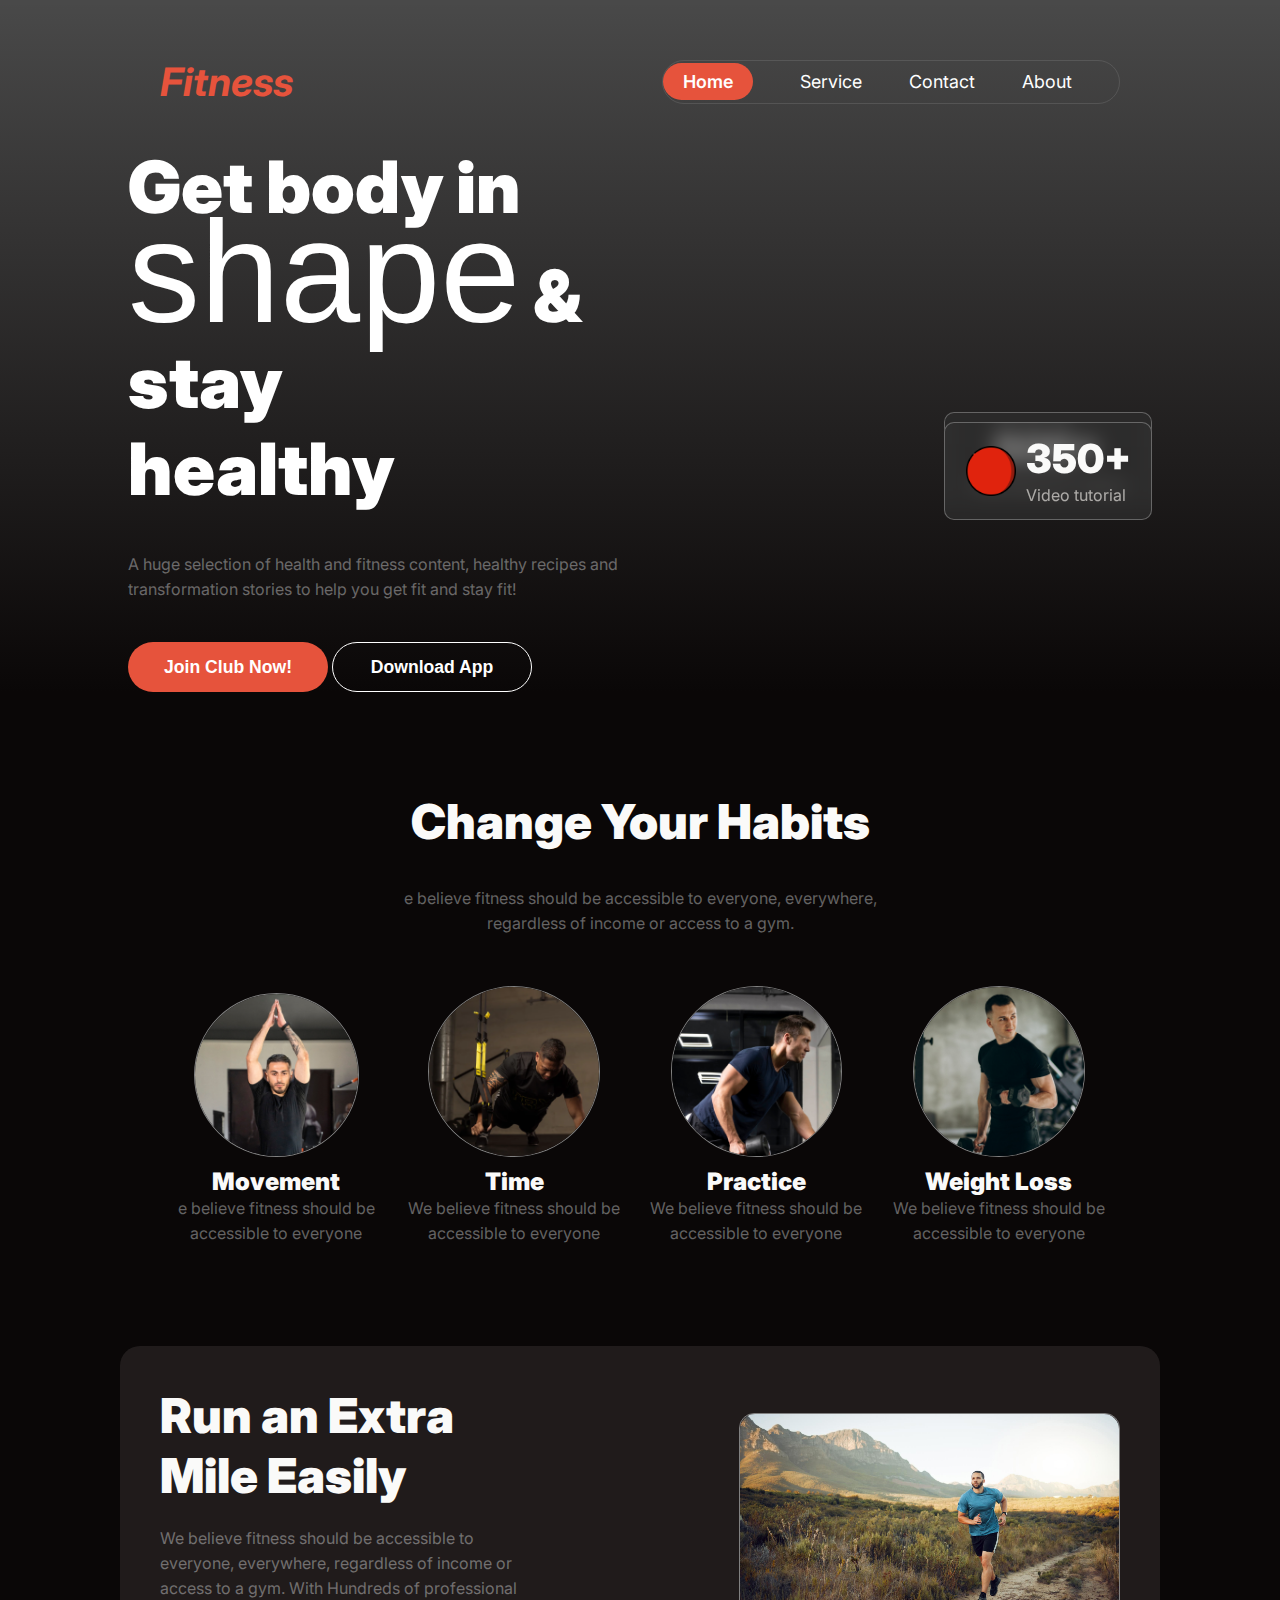
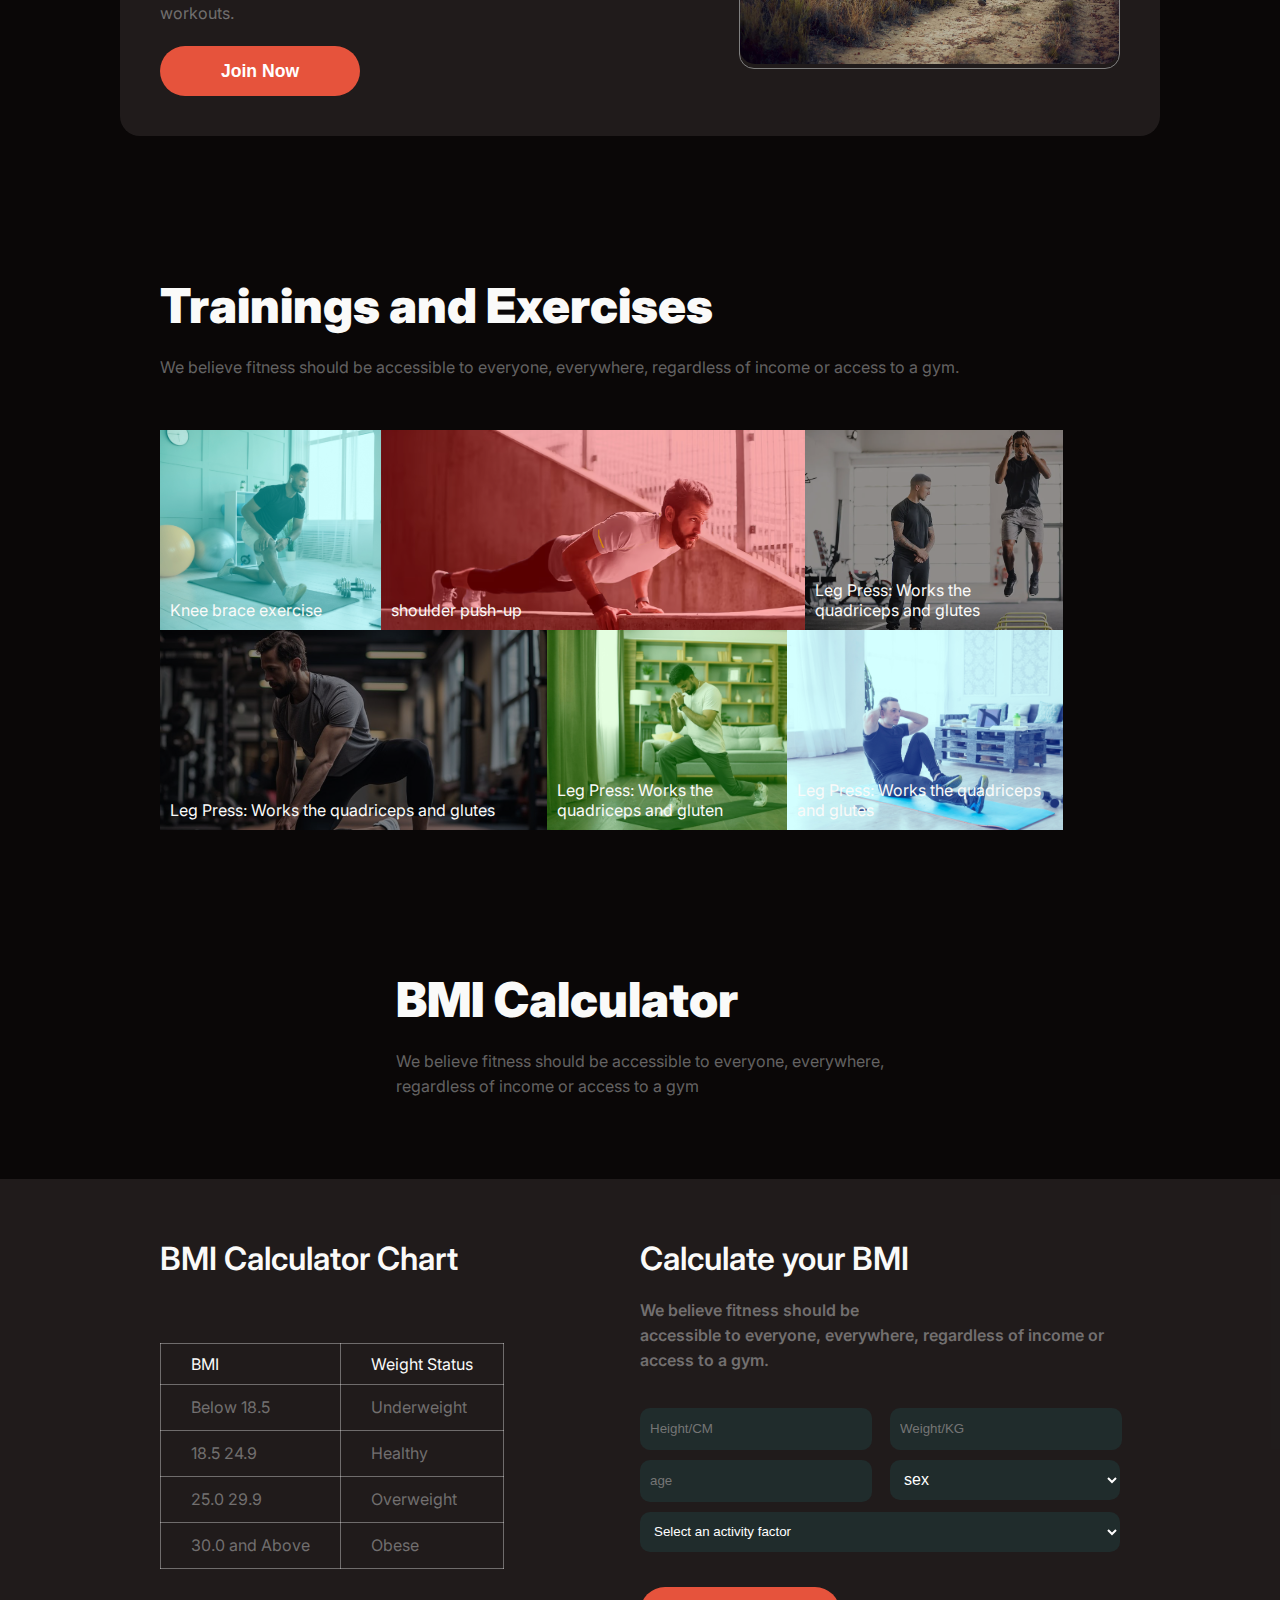
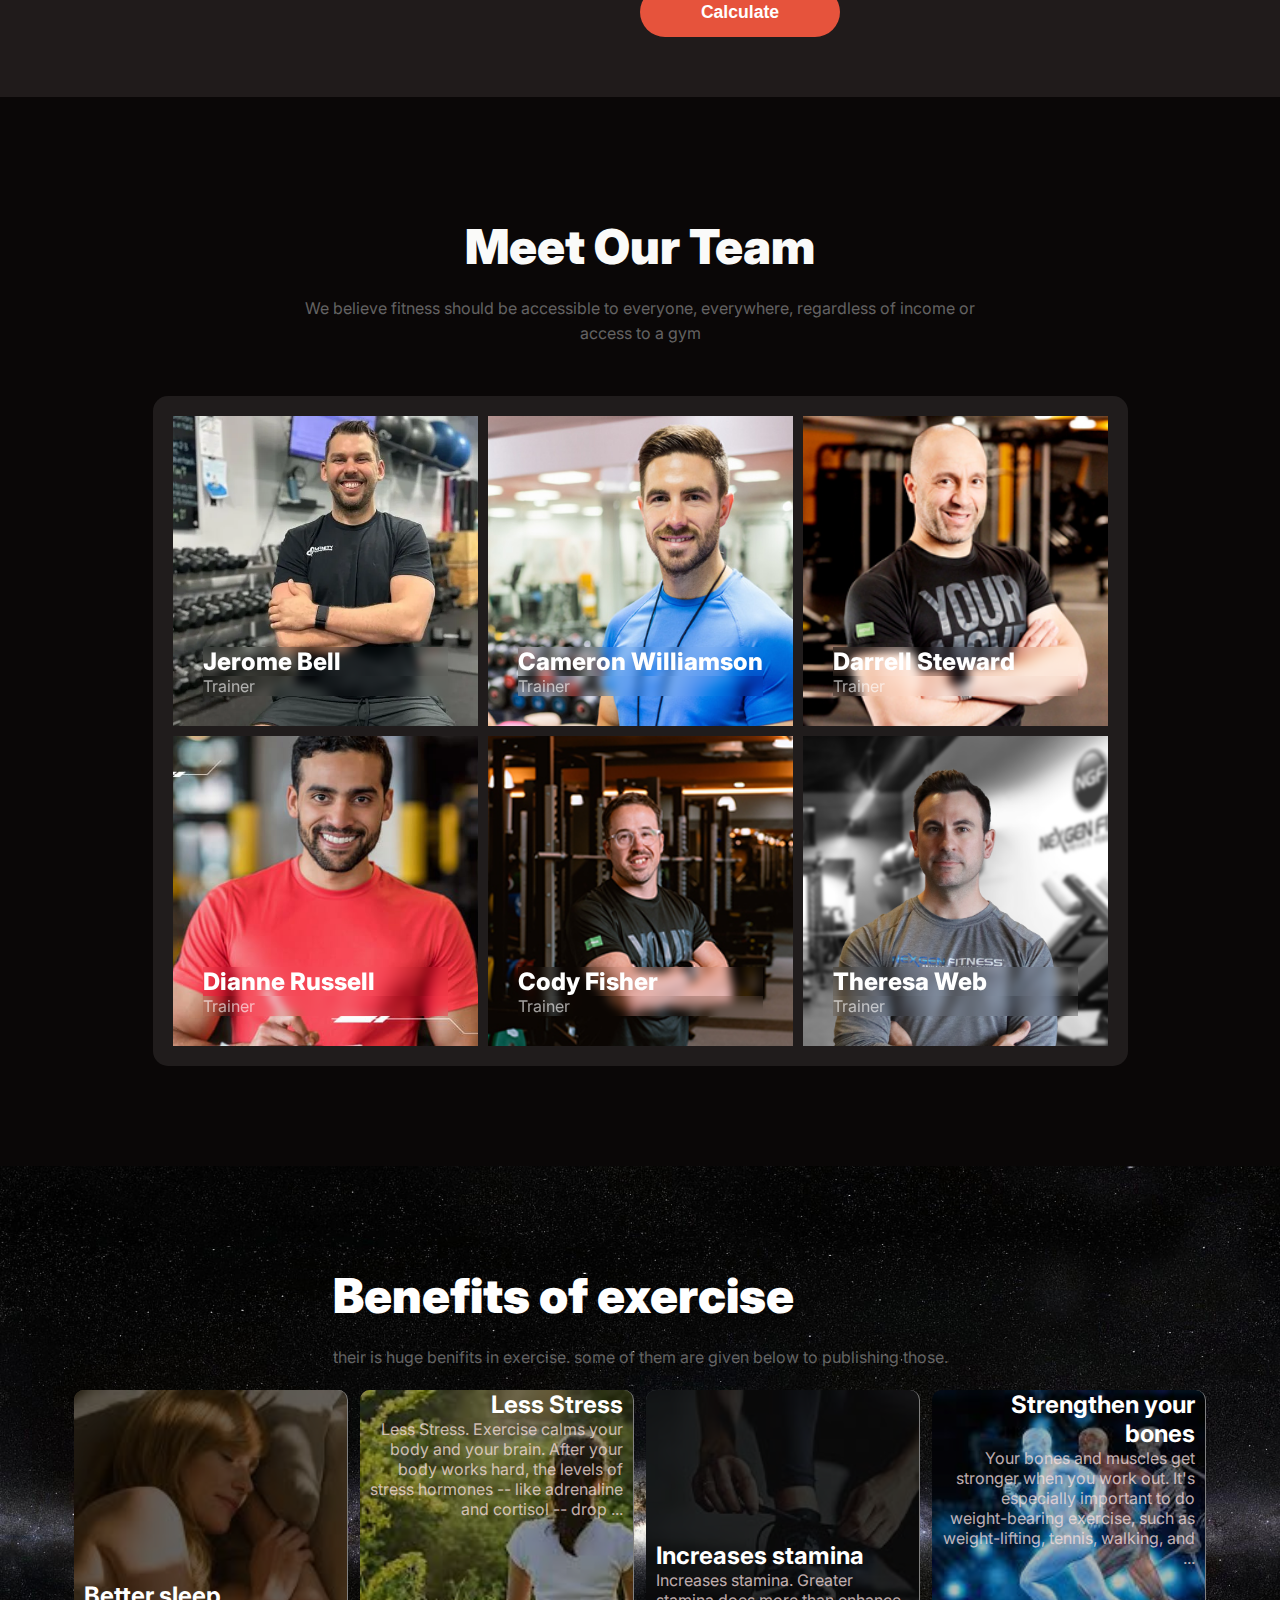
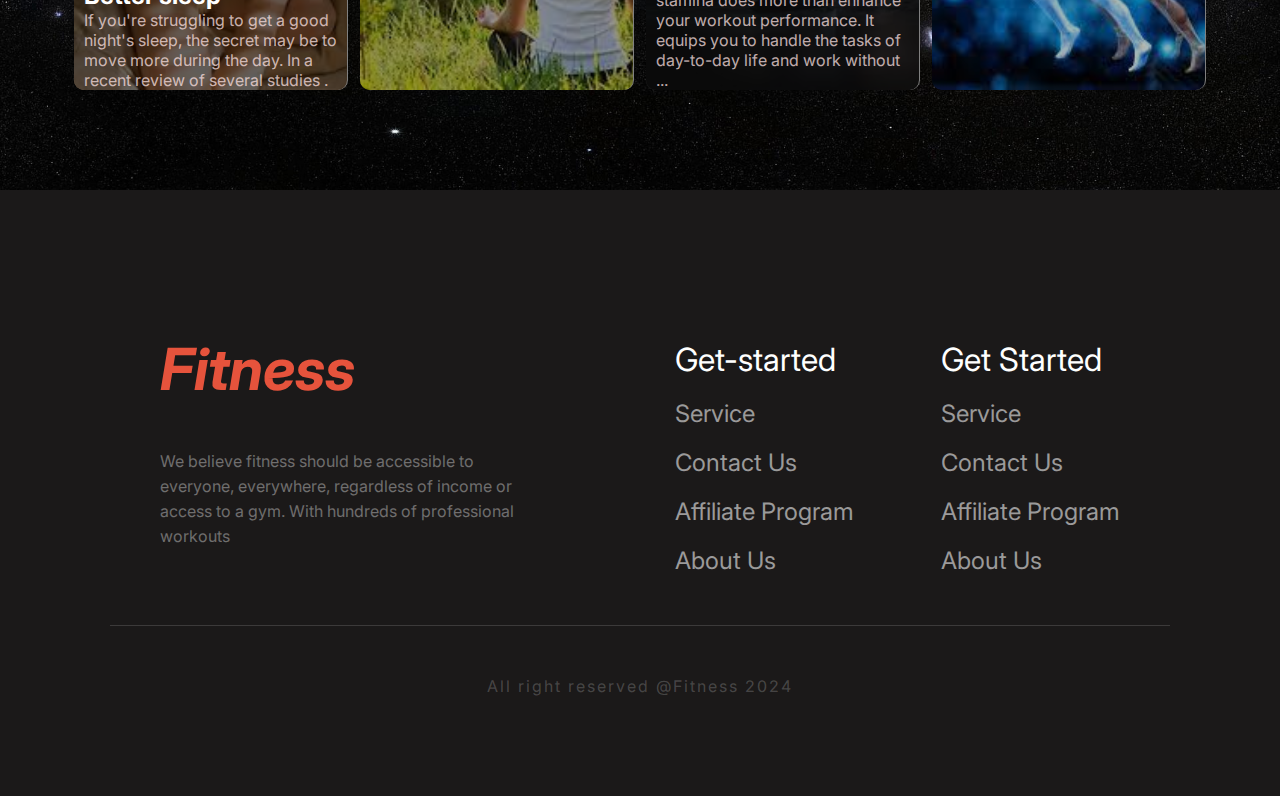
==== commit a202cca5: "added red ball in banner image section" ====
--- a/index.html
+++ b/index.html
@@ -66,16 +66,26 @@
 
             </div>
             <div class="banner-image">
+
                 <div class="highlight-card" id="h-card-1">
-                    <h6 class="big-text">350+</h6>
-                    <p class="paragraph-primary">Video tutorial</p>
-
-                </div>
-                <img src="./images/images 2.png" alt="">
-
-                <div class="highlight-card" id="h-card-2">
                     <h6 class="big-text">500+</h6>
                     <p class="paragraph-primary">Free Workout Videos</p>
+                </div>
+                
+                <img src="./images/images 2.png" alt="">
+
+               
+
+                <div class="highlight-card" id="h-card-2">
+                    <img height="50px"  src="./images/circle.png" alt="">
+                    <div >
+                        <div>
+                            <h6 class="big-text">350+</h6>
+                            <p class="paragraph-primary">Video tutorial</p>
+                        </div>
+                       
+    
+                    </div>
                 </div>
 
             </div>
@@ -233,13 +243,15 @@
                                 <input type="number" class="input" placeholder="Height/CM">
                                 <input type="number" class="input" placeholder="Weight/KG">
                                 <input type="number" class="input" placeholder="age">
-                                <select name="sex" class="input paragraph-primary"  id="inp">
+                                <select name="sex" class="input paragraph-primary" id="inp">
                                     <option value="" disabled selected style="color: rgba(255, 255, 255, 0.171);">sex
                                     </option>
                                     <option value="">male</option>
                                     <option value="">female</option>
                                 </select>
-                                <select name="Select an activity factor" id="activity" class="input"><option value="">Select an activity factor</option></select>
+                                <select name="Select an activity factor" id="activity" class="input">
+                                    <option value="">Select an activity factor</option>
+                                </select>
 
 
                             </div>
--- a/header.css
+++ b/header.css
@@ -157,14 +157,19 @@
 
 #h-card-1{
     position: absolute;
-    top: 160px;
-    right: -100px;
-    
+    top: 23%;
+    right: -27%;
+
 }
  #h-card-2{
     position: absolute;
-    top: 420px;
-    right: 250px;
+    top: 72%;
+    right: 75%;
+    display: flex;
+    flex-direction: row;
+    gap: 10px;
+    align-items: center;
+
    
  }
  /* end of banner styles for big devices */
@@ -293,15 +298,17 @@
         top: 15%;
         right: 3%;
         
+        
     }
      #h-card-2{
         position: absolute;
         top: 50%;
         left: 5%;
+
        
      }
 
-
+    
 
      .only-mobile{
         display: flex;
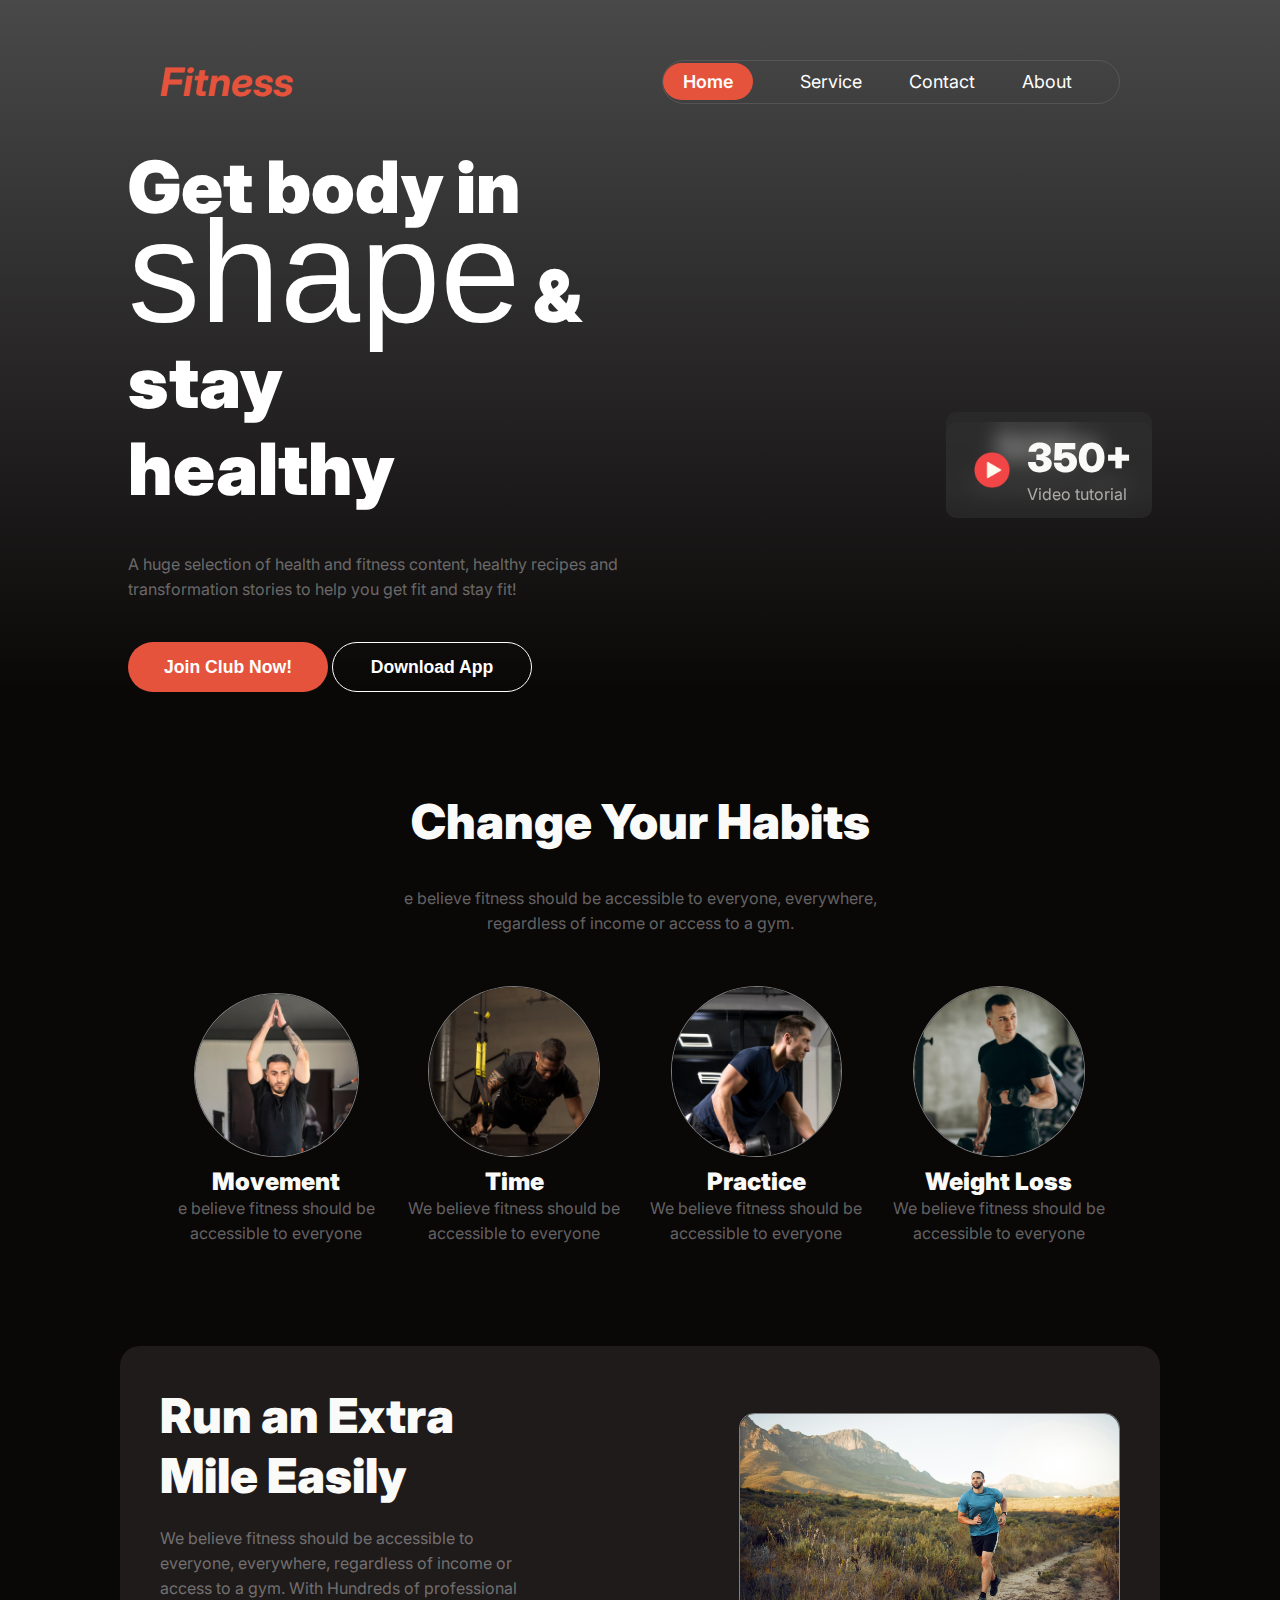
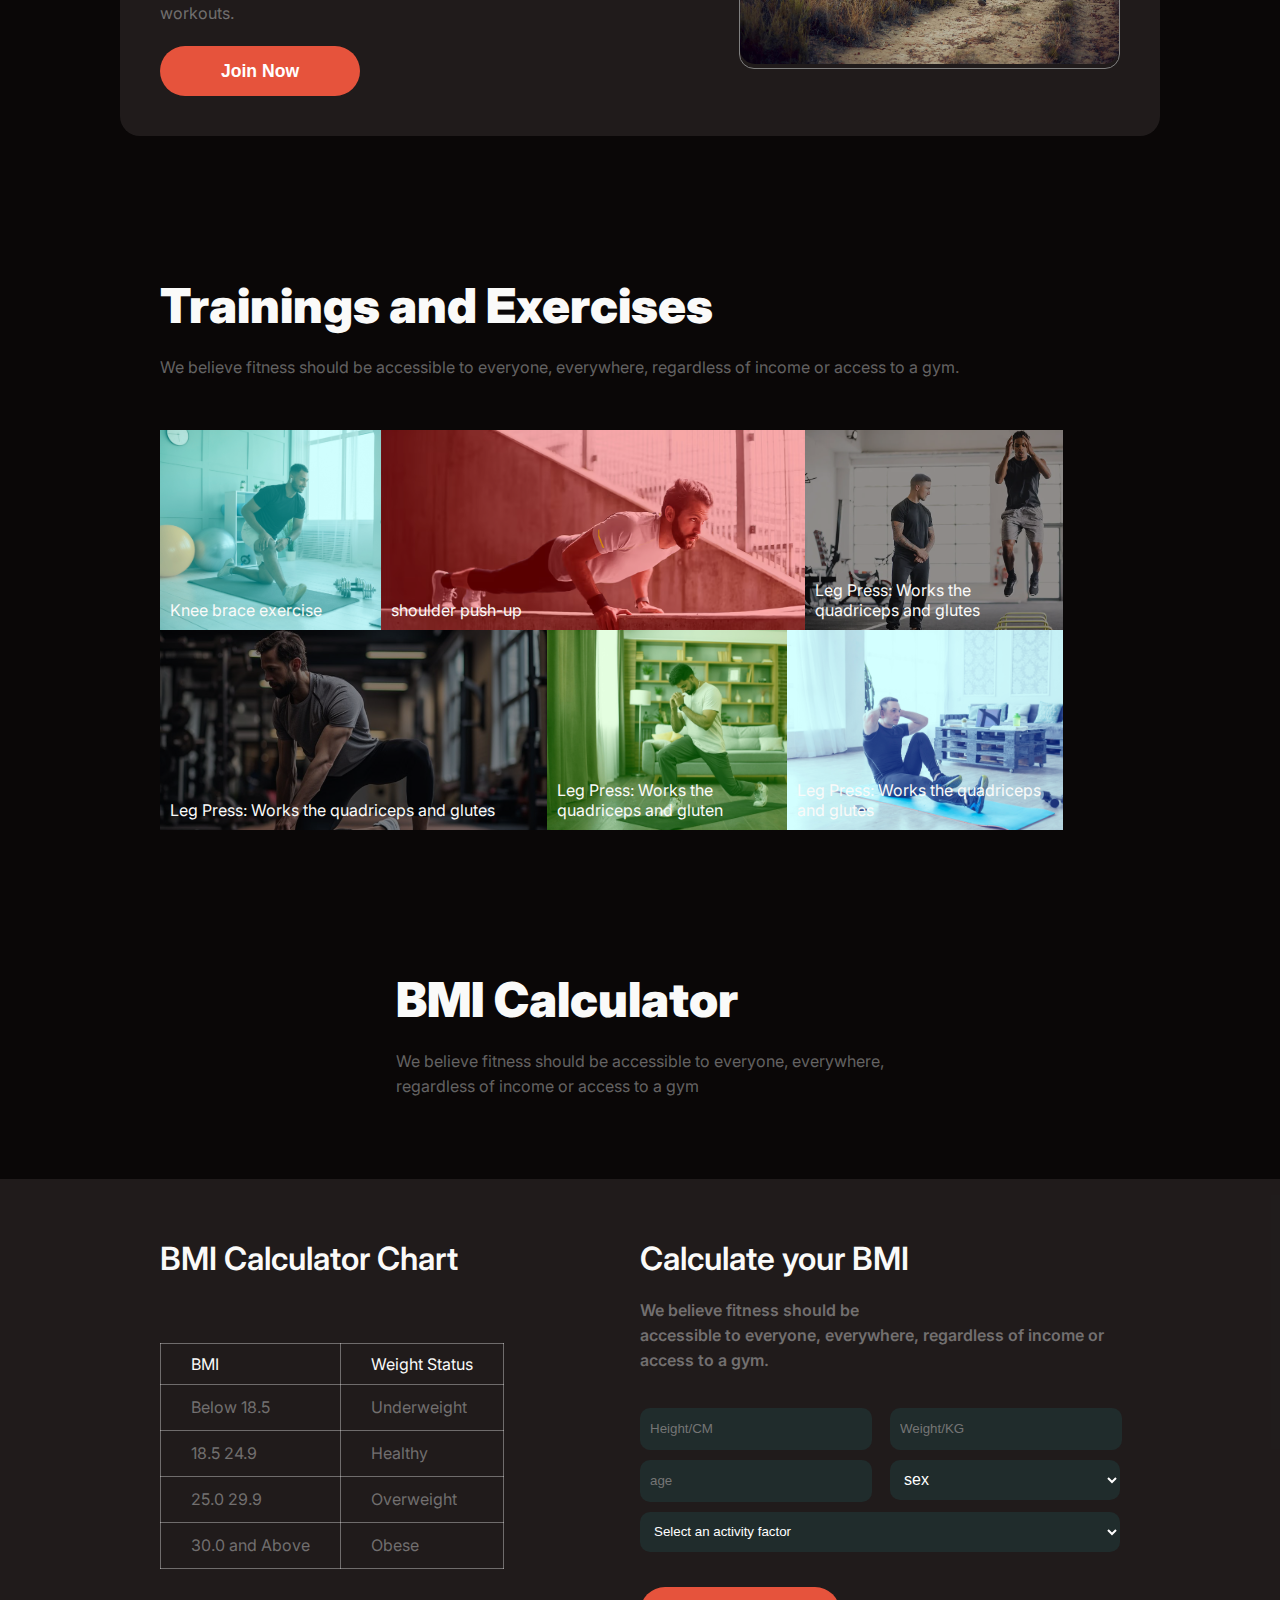
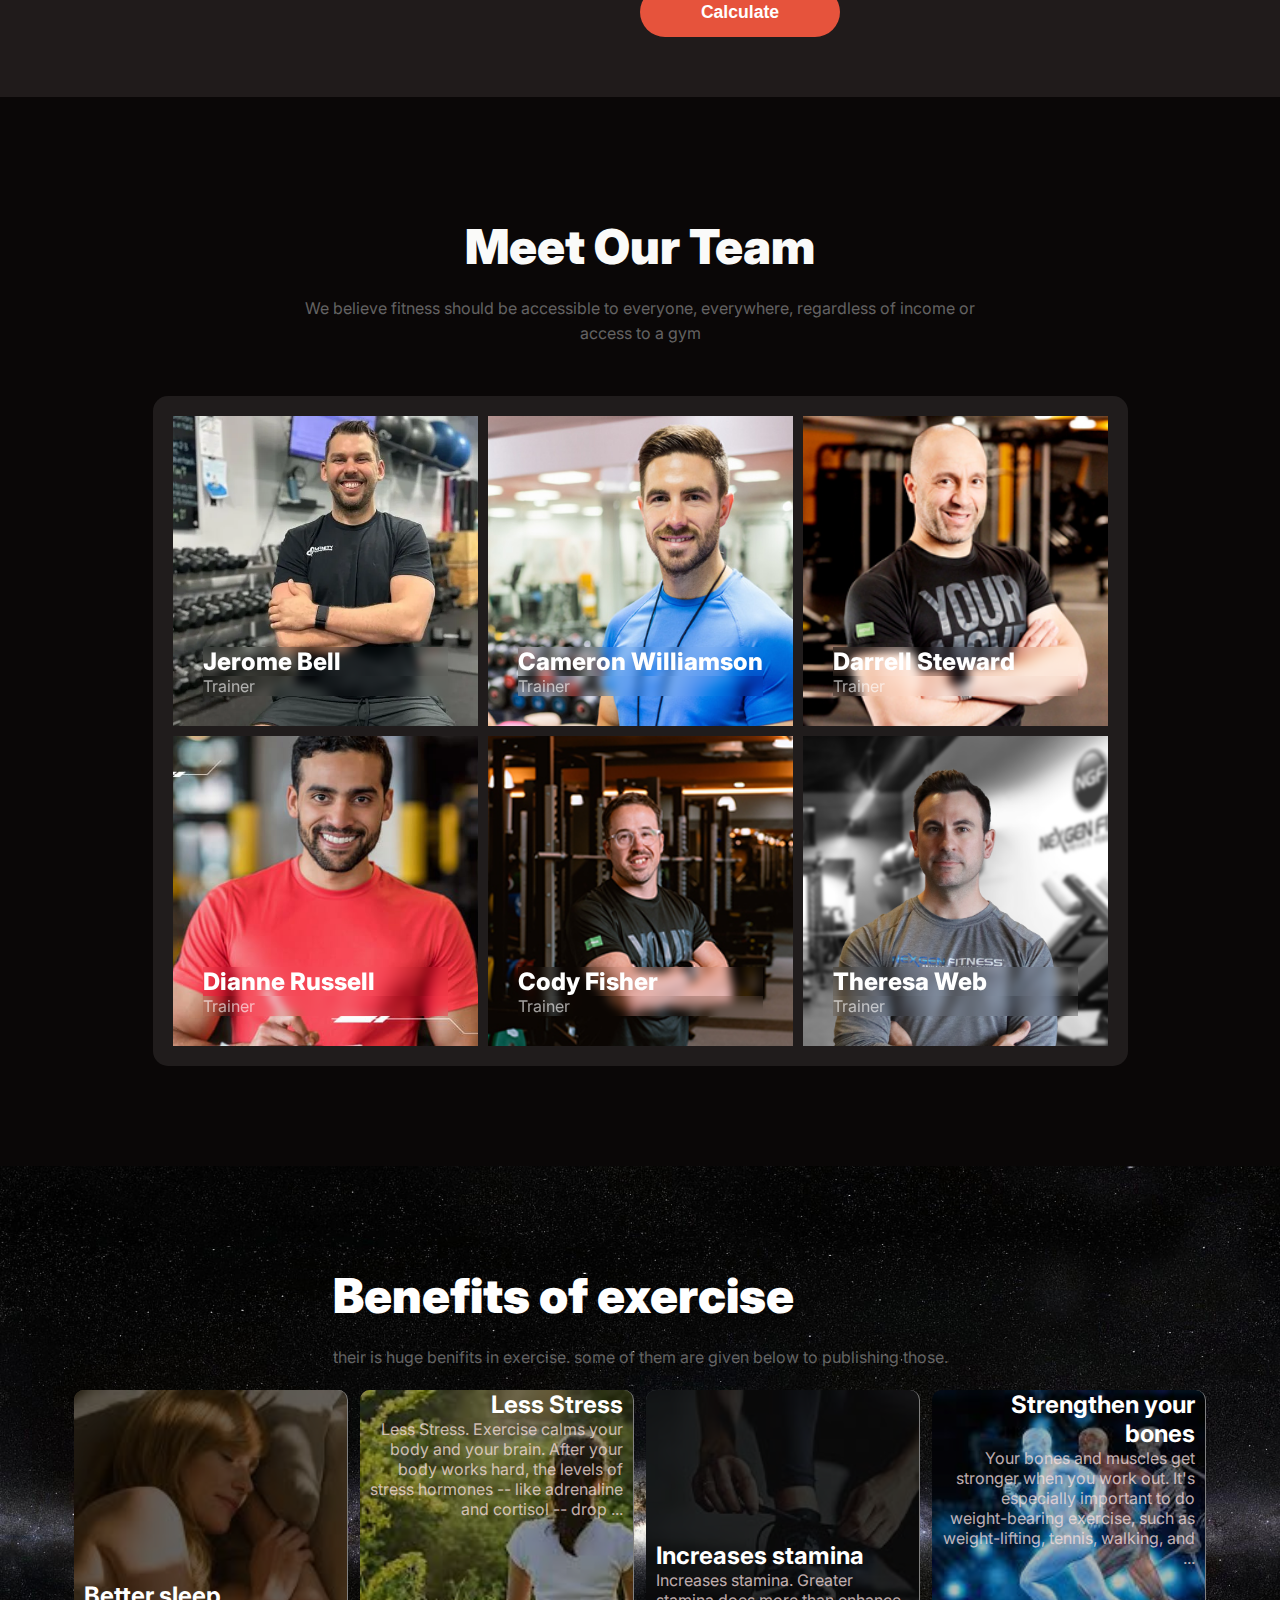
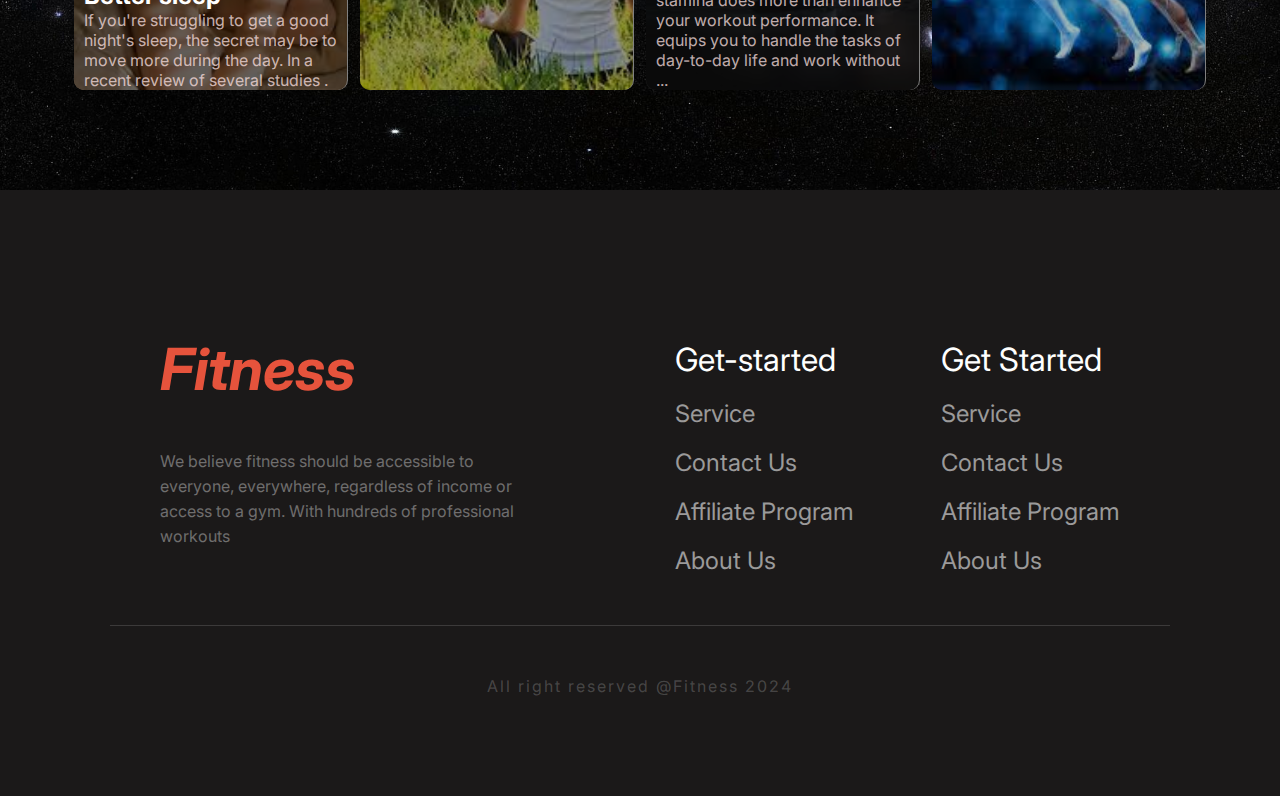
==== commit 7818cb65: "final commit" ====
--- a/index.html
+++ b/index.html
@@ -77,7 +77,7 @@
                
 
                 <div class="highlight-card" id="h-card-2">
-                    <img height="50px"  src="./images/circle.png" alt="">
+                    <img height="50px"  src="./images/play.png" alt="">
                     <div >
                         <div>
                             <h6 class="big-text">350+</h6>
--- a/header.css
+++ b/header.css
@@ -119,7 +119,7 @@
 } */
 
 .highlight-card {
-    border: 1px solid rgba(255, 255, 255, 0.281);
+
     width: 206px;
     height: 96px;
     display: flex;
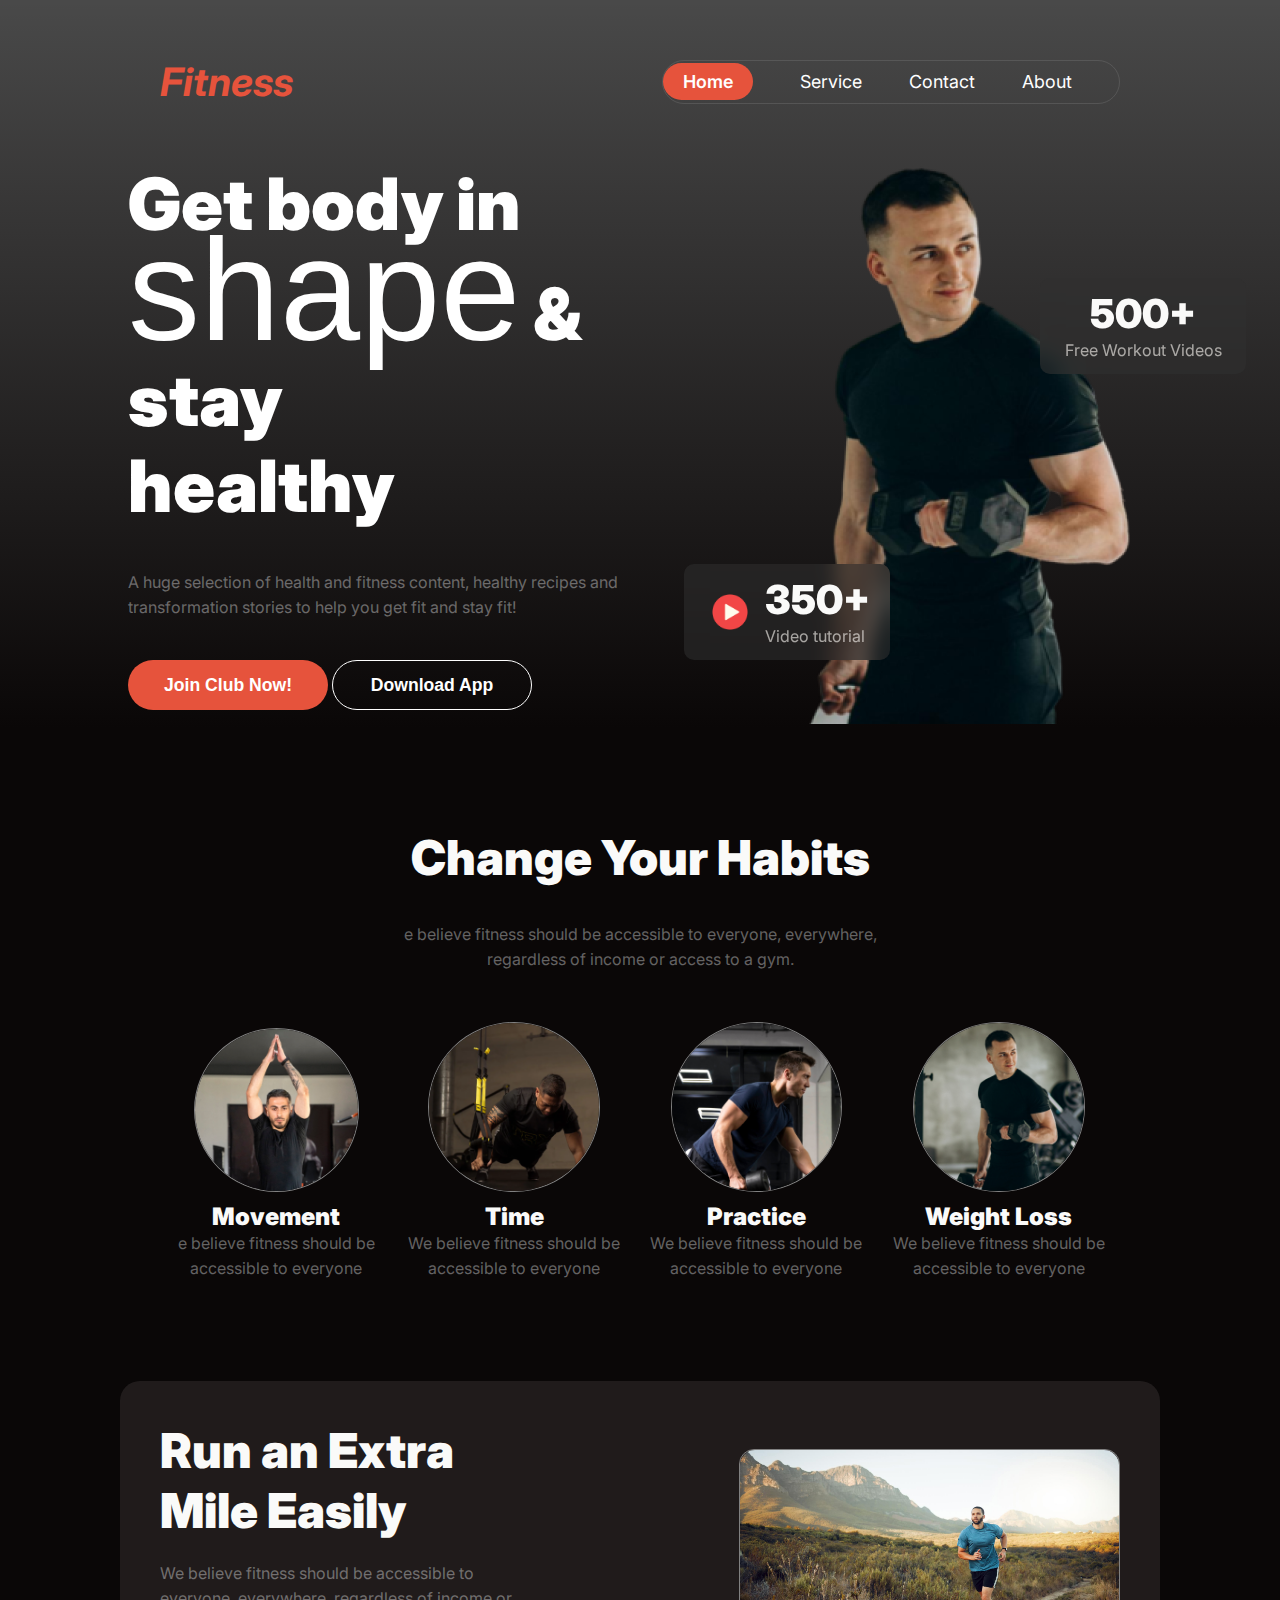
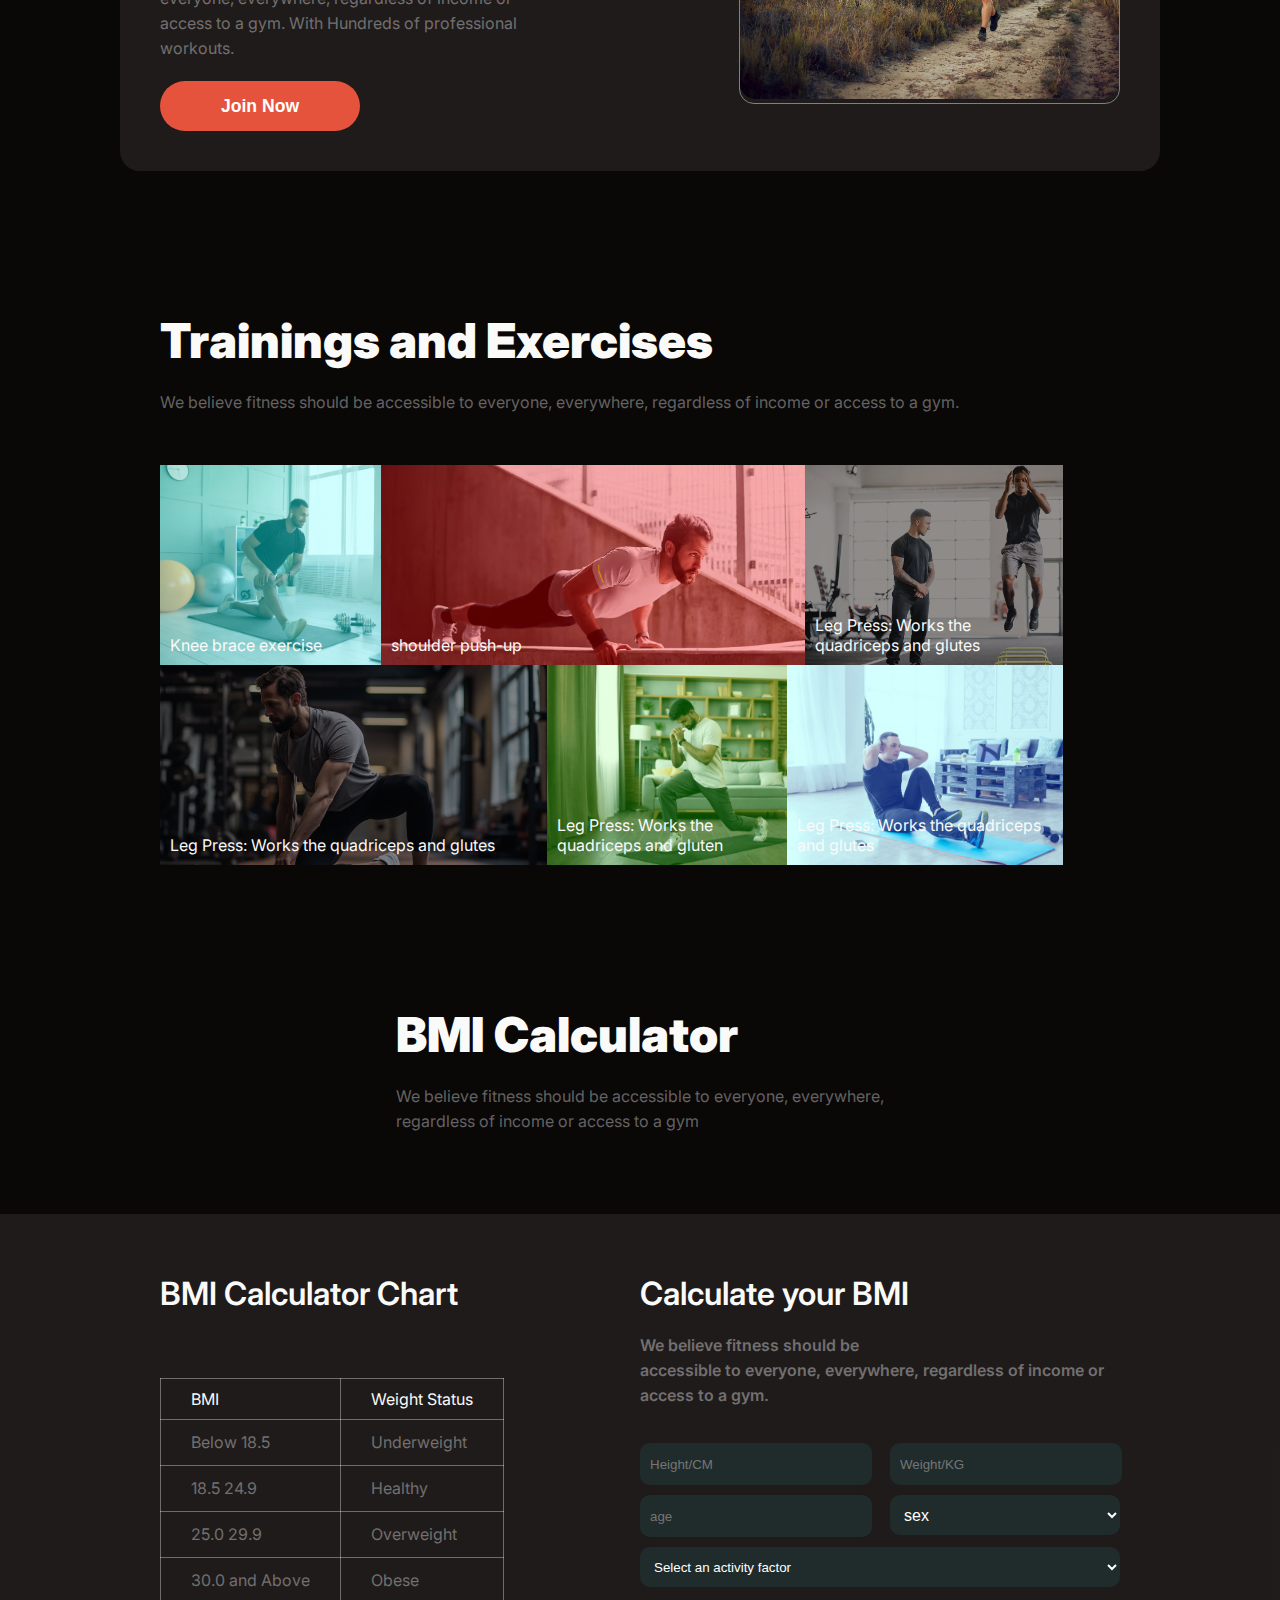
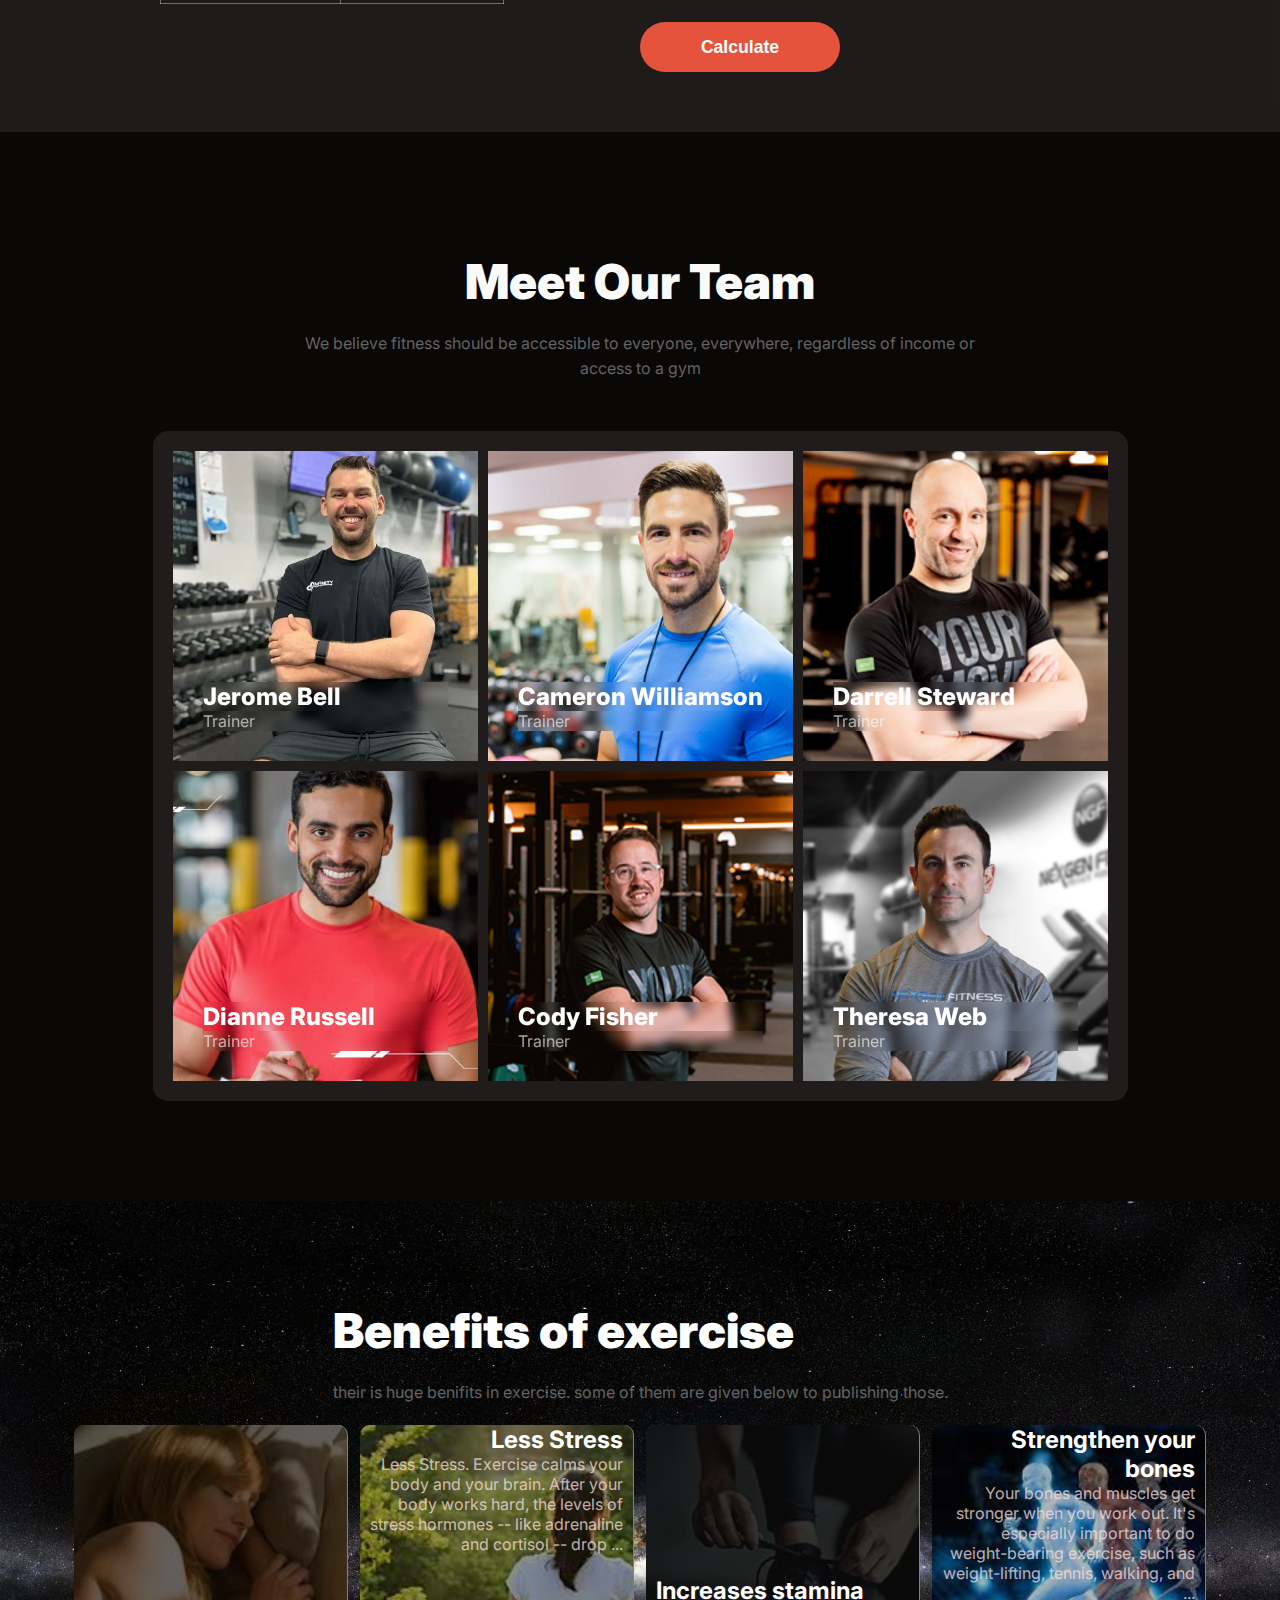
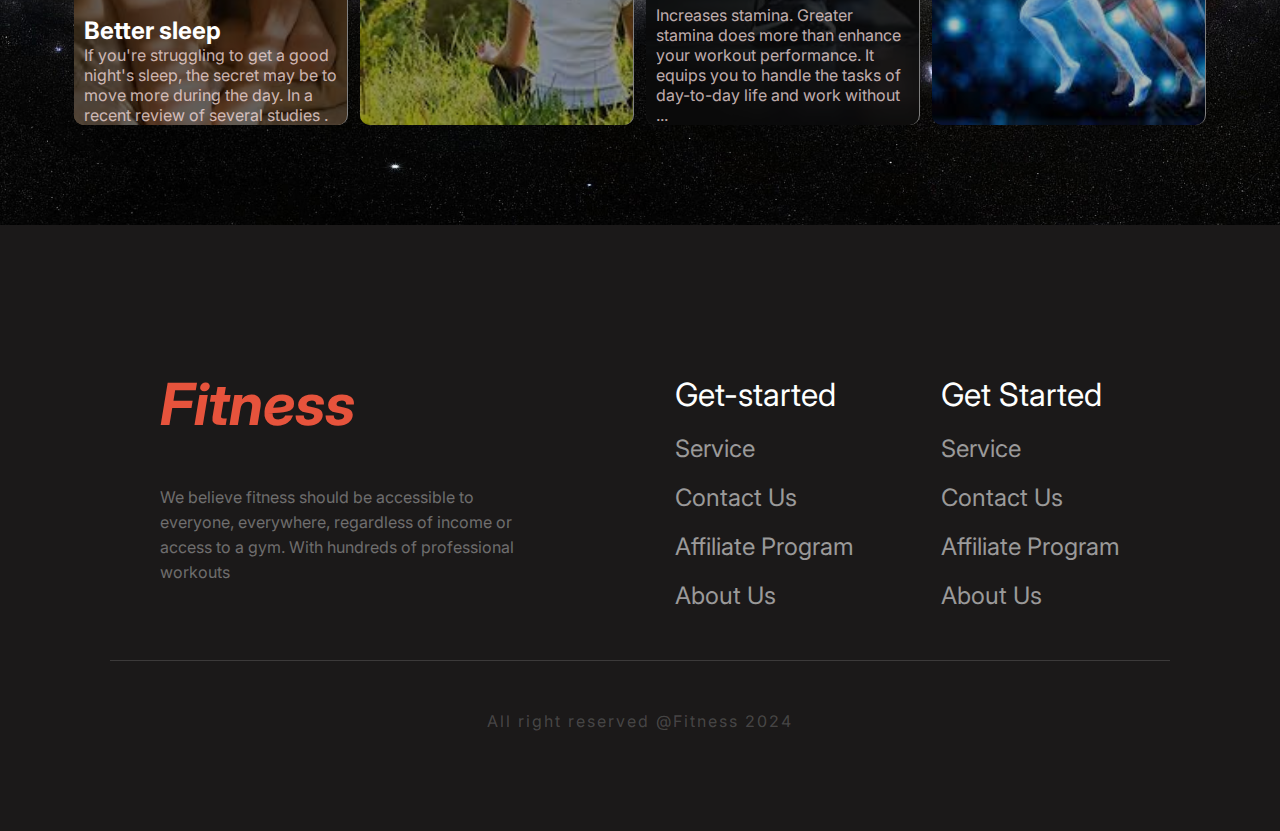
==== commit 39d40854: "completed" ====
--- a/index.html
+++ b/index.html
@@ -72,7 +72,7 @@
                     <p class="paragraph-primary">Free Workout Videos</p>
                 </div>
                 
-                <img src="./images/images 2.png" alt="">
+                <img src="./images/Images 2.png" alt="">
 
                
 
--- a/common.css
+++ b/common.css
@@ -2,7 +2,7 @@
 @import url('https://fonts.googleapis.com/css2?family=Inter:wght@100..900&display=swap');
 @import url('https://fonts.cdnfonts.com/css/miama');
 
-
+/* started common related styles(mujahid-bigdevices) */
 
 .miami-font{
     font-family: 'Miama', sans-serif;
@@ -110,6 +110,13 @@
 
 
 @media screen and (max-width: 576px) {
+
+
+/* started common styles(mujahid-mobile) */
+
+
+
+
     .section-header {
        
         font-size: 2.5rem;
--- a/header.css
+++ b/header.css
@@ -1,6 +1,6 @@
 
  /* start of banner styles for big devices */
-
+/* started header related styles(mujahid-bigdevices) */
 
 
  .header {
@@ -191,8 +191,15 @@
 
 
  @media screen and (max-width:576px) {
+
+
+/* started header related styles(mujahid-mobile) */
+
+
+
     .header{
         padding: 20px 10px;
+        padding-bottom: 0;
     }
     .navbar {
         display: flex;
@@ -215,6 +222,7 @@
         justify-content: space-between;
         max-width: 100%;
         margin: 30px 10px;
+        margin-bottom: 0;
         gap: 10px;
         align-items: center;
     }
@@ -244,6 +252,7 @@
     .banner-image {
         max-width: 100%;
         position: relative;
+
     }
     
     /* .banner-image img {
--- a/habits.css
+++ b/habits.css
@@ -1,3 +1,9 @@
+
+/* started habits related styles(mujahid-bigdevices) */
+
+
+
+
 .change-habits {
     display: flex;
     flex-direction: column;
@@ -61,10 +67,13 @@
 @media screen and (max-width: 576px) {
 
 
+    /* started habit related styles(mujahid-mobile) */
+
     .change-habits {
         width: 100%;
         margin: 0px;
         gap: 20px;
+        padding-top: 0;
 
     }
 
--- a/run.css
+++ b/run.css
@@ -1,3 +1,9 @@
+
+/* started run related styles(mujahid-bigdevices) */
+
+
+
+
 
 .run-extra{
     width: 75%;
@@ -35,6 +41,10 @@
 
 
 @media screen and (max-width:576px) {
+
+
+/* started run related styles(mujahid-mobile) */
+
 
     section{
         margin: 5px;
--- a/training.css
+++ b/training.css
@@ -1,3 +1,11 @@
+
+
+
+/* started training related styles(mujahid-bigdevices) */
+
+
+
+
 .training{
     display: flex;
     flex-direction: column;
@@ -123,6 +131,9 @@
 
 @media screen and (max-width: 576px) {
 
+/* started training related styles(mujahid-mobile) */
+
+
     .training{
         margin: 10px auto;
         padding: 20px 0;
--- a/calculator.css
+++ b/calculator.css
@@ -1,3 +1,7 @@
+/* started calculator related styles(mujahid-laptop) */
+
+
+
 .calculator {
 
     width: 100%;
@@ -124,7 +128,14 @@
 }
 
 @media screen and (max-width: 576px) {
+
+
+/* started calculator related styles(mujahid-mobile) */
+
+
     .calculator {
+
+
 
         max-width: 96%;
         padding-top: 0;
--- a/ourteam.css
+++ b/ourteam.css
@@ -1,3 +1,8 @@
+
+/* started ourteam related styles(mujahid-bigdevices) */
+
+
+
 .our-team {
 
     margin: 0 auto;
@@ -106,6 +111,11 @@
 
 @media screen and (max-width: 576px) {
 
+
+/* started ourteam related styles(mujahid-mobile) */
+
+
+
     .our-team {
         width: 100%;
         text-align: center;
--- a/footer.css
+++ b/footer.css
@@ -1,3 +1,12 @@
+
+
+/* started footer related styles(mujahid-bigdevices) */
+
+
+
+
+
+
 .footer{
     display: flex;
     flex-direction: column;
@@ -66,6 +75,14 @@
 
 
 @media screen and (max-width: 576px) {
+
+
+/* started footer related styles(mujahid-mobile) */
+
+
+
+
+
     .footer{
         
         margin: 0;
--- a/bonus.css
+++ b/bonus.css
@@ -1,3 +1,7 @@
+/* started bonus related styles(mujahid-bigdevices) */
+
+
+
 .bonus {
 
     background-image: url(./images/bonus.jpg);
@@ -84,6 +88,11 @@
     font-weight: bold;
 }
 @media screen and (max-width: 576px) {
+
+
+/* started bonas related styles(mujahid-mobile) */
+
+
     .section-inf0{
         padding: 50px 20px;
     }
